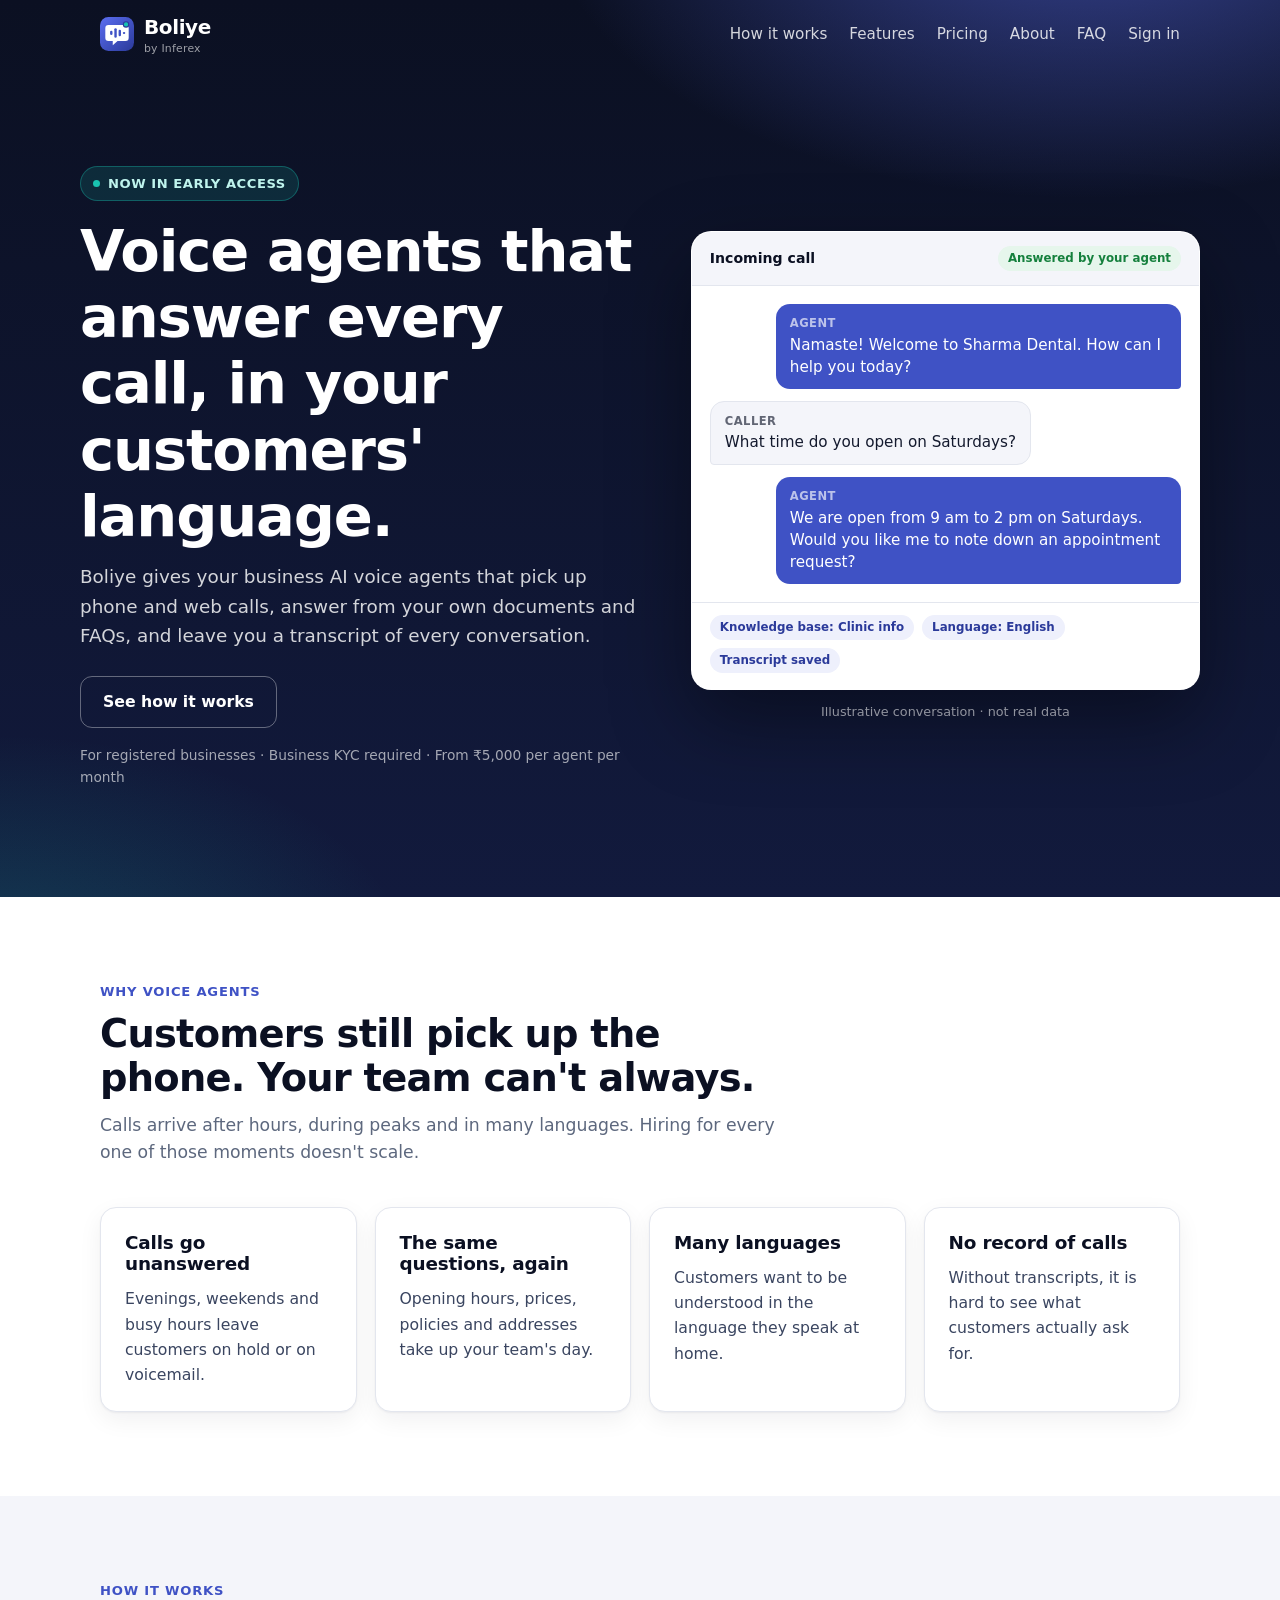
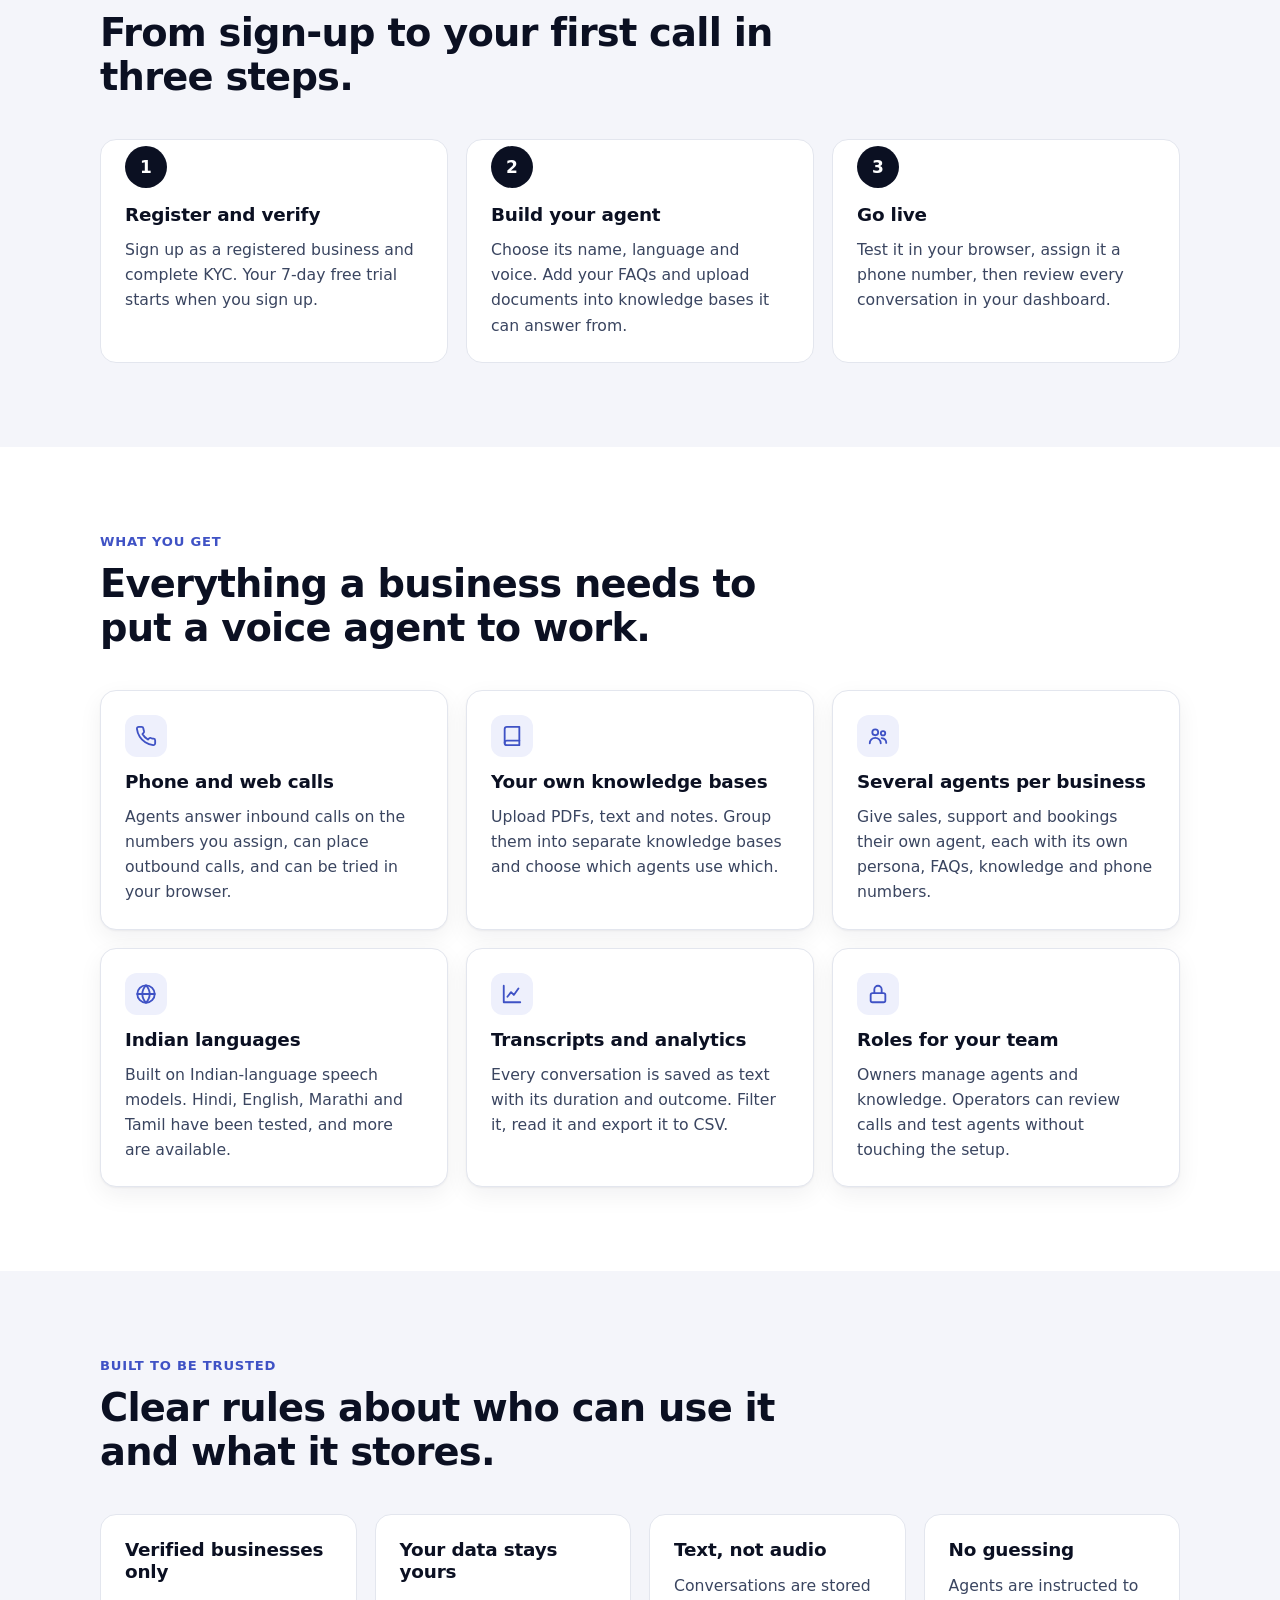
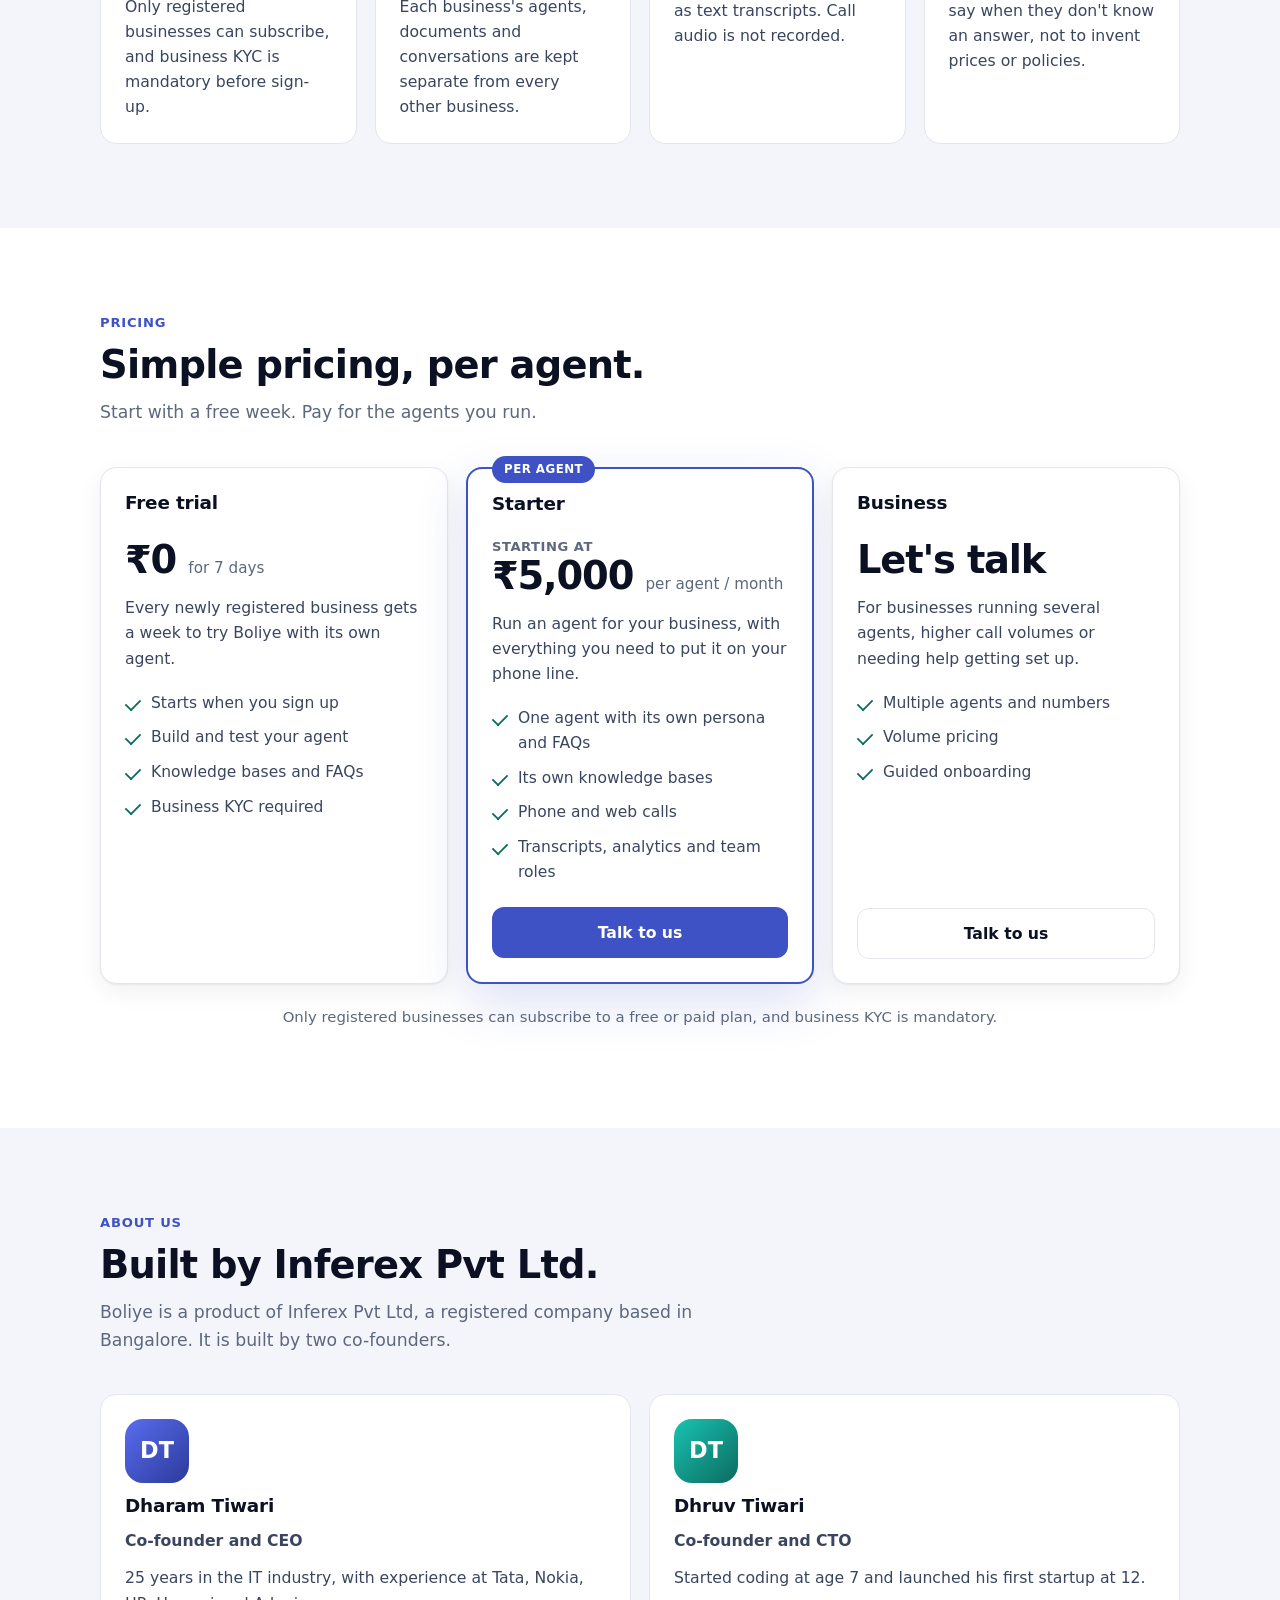
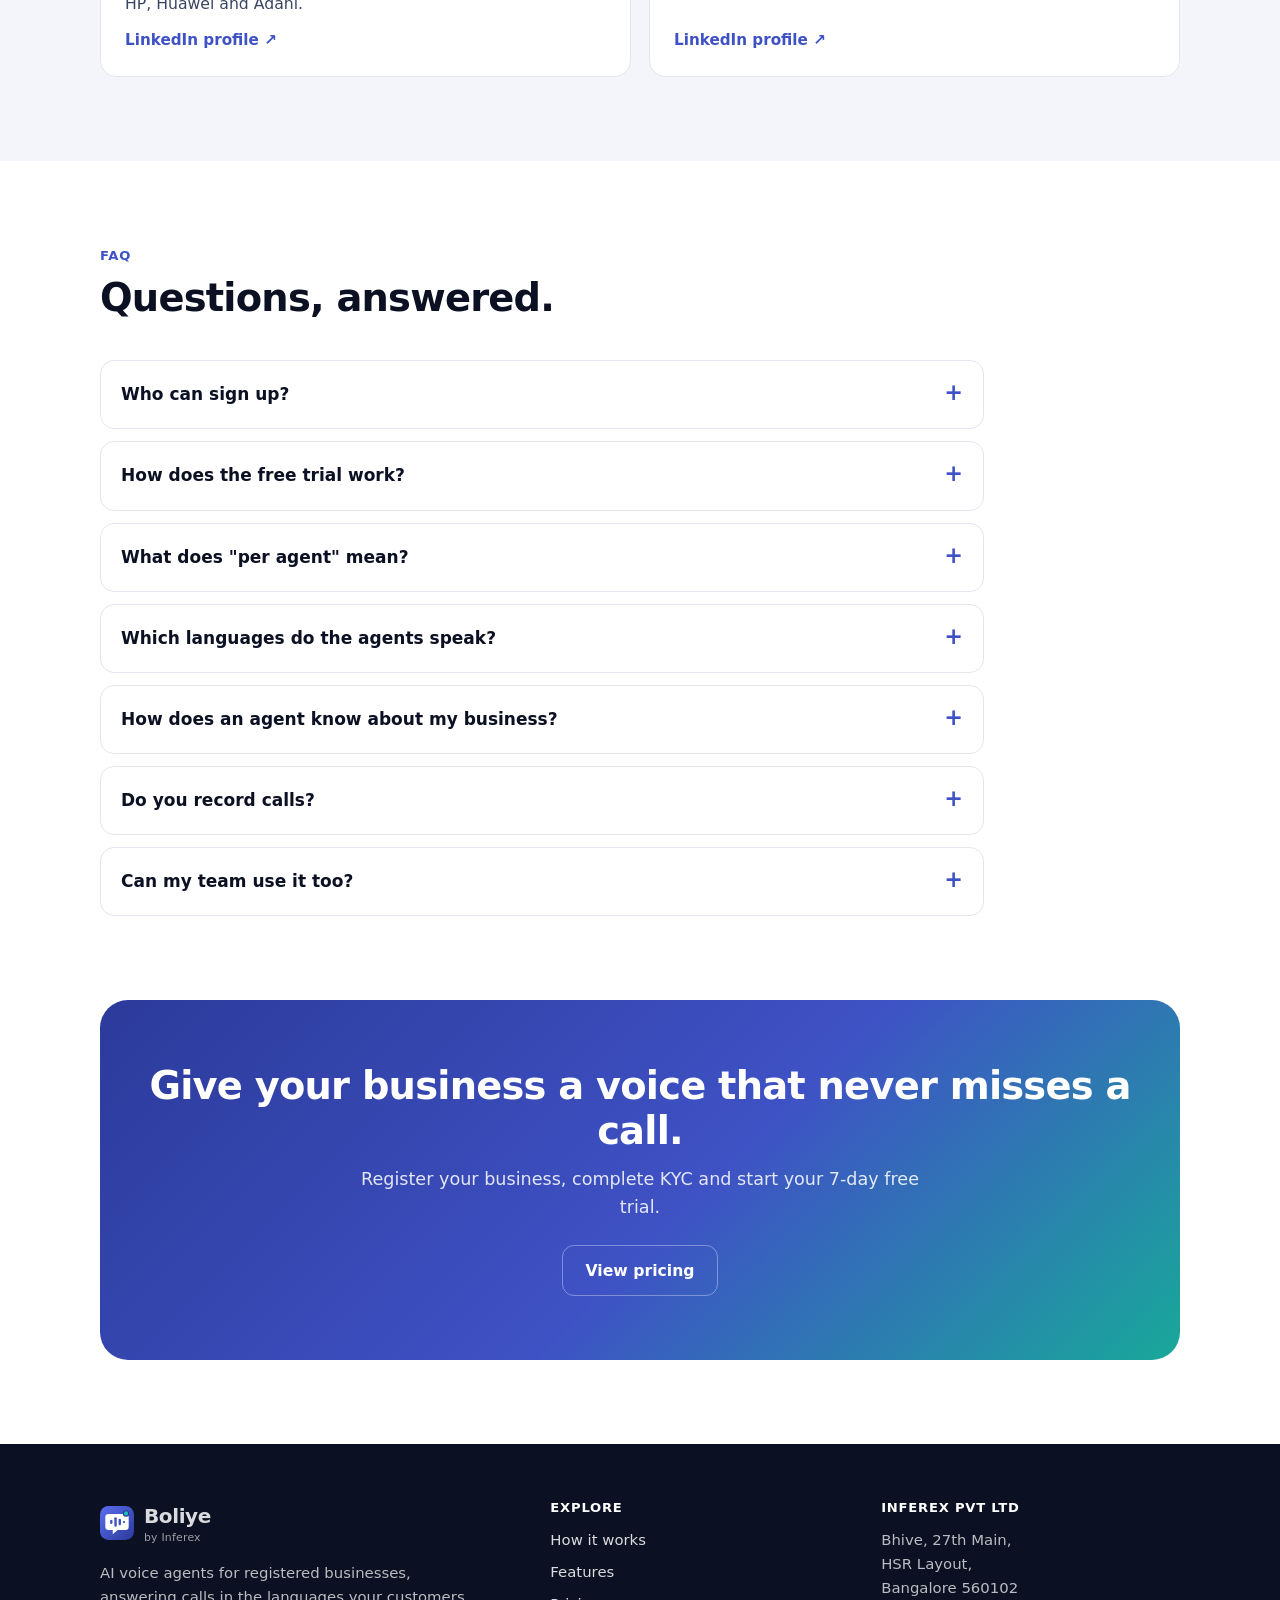
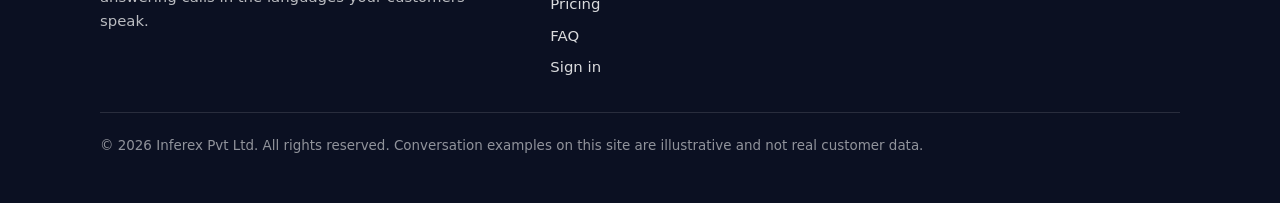
==== index.html @ efc9fe61 "free trial" ====
<!doctype html>
<html lang="en">
<head>
  <meta charset="utf-8">
  <meta name="viewport" content="width=device-width, initial-scale=1">
  <title>Boliye: AI voice agents for businesses</title>
  <meta name="description" content="Boliye gives registered businesses AI voice agents that answer phone and web calls in Indian languages, from your own documents and FAQs. Plans from ₹5,000 per agent per month, with a 7-day free trial.">
  <meta name="theme-color" content="#0b1022">
  <link rel="icon" type="image/svg+xml" href="assets/favicon.svg">
  <link rel="stylesheet" href="styles.css">
  <script src="site.js" defer></script>
</head>
<body>
  <a class="skip" href="#main">Skip to content</a>

  <header class="site-header">
    <div class="wrap bar">
      <a class="brand" href="./" aria-label="Boliye home">
        <img src="assets/logo-mark.svg" width="34" height="34" alt="">
        <span><span class="name">Boliye</span><span class="by">by Inferex</span></span>
      </a>
      <button class="nav-toggle" type="button" data-nav-toggle aria-expanded="false" aria-controls="nav">Menu</button>
      <nav class="nav" id="nav" data-nav aria-label="Main">
        <a href="#how">How it works</a>
        <a href="#features">Features</a>
        <a href="#pricing">Pricing</a>
        <a href="#about">About</a>
        <a href="#faq">FAQ</a>
        <a href="https://app.boliye.world/login.html">Sign in</a>
      </nav>
    </div>
  </header>

  <main id="main">
    <!-- hero -->
    <div class="hero">
      <div class="wrap hero-grid">
        <div>
          <span class="eyebrow">Now in early access</span>
          <h1>Voice agents that answer every call, in your customers' language.</h1>
          <p class="lead">Boliye gives your business AI voice agents that pick up phone and web calls, answer from your own documents and FAQs, and leave you a transcript of every conversation.</p>
          <div class="cta-row">
            <a class="btn ghost" href="#how">See how it works</a>
          </div>
          <p class="fineprint">For registered businesses · Business KYC required · From ₹5,000 per agent per month</p>
        </div>

        <div>
          <div class="mock" aria-label="Illustration of a call handled by a Boliye agent">
            <div class="mock-head">
              <strong>Incoming call</strong>
              <span class="chip green">Answered by your agent</span>
            </div>
            <div class="mock-body">
              <div class="bubble agent"><small>Agent</small>Namaste! Welcome to Sharma Dental. How can I help you today?</div>
              <div class="bubble caller"><small>Caller</small>What time do you open on Saturdays?</div>
              <div class="bubble agent"><small>Agent</small>We are open from 9 am to 2 pm on Saturdays. Would you like me to note down an appointment request?</div>
            </div>
            <div class="mock-foot">
              <span class="chip">Knowledge base: Clinic info</span>
              <span class="chip">Language: English</span>
              <span class="chip">Transcript saved</span>
            </div>
          </div>
          <p class="caption">Illustrative conversation · not real data</p>
        </div>
      </div>
    </div>

    <!-- the problem -->
    <section>
      <div class="wrap">
        <div class="section-head">
          <div class="kicker">Why voice agents</div>
          <h2>Customers still pick up the phone. Your team can't always.</h2>
          <p>Calls arrive after hours, during peaks and in many languages. Hiring for every one of those moments doesn't scale.</p>
        </div>
        <div class="grid cols-4">
          <div class="card"><h3>Calls go unanswered</h3><p>Evenings, weekends and busy hours leave customers on hold or on voicemail.</p></div>
          <div class="card"><h3>The same questions, again</h3><p>Opening hours, prices, policies and addresses take up your team's day.</p></div>
          <div class="card"><h3>Many languages</h3><p>Customers want to be understood in the language they speak at home.</p></div>
          <div class="card"><h3>No record of calls</h3><p>Without transcripts, it is hard to see what customers actually ask for.</p></div>
        </div>
      </div>
    </section>

    <!-- how it works -->
    <section class="soft" id="how">
      <div class="wrap">
        <div class="section-head">
          <div class="kicker">How it works</div>
          <h2>From sign-up to your first call in three steps.</h2>
        </div>
        <div class="grid cols-3 steps">
          <div class="card step">
            <h3>Register and verify</h3>
            <p>Sign up as a registered business and complete KYC. Your 7-day free trial starts when you sign up.</p>
          </div>
          <div class="card step">
            <h3>Build your agent</h3>
            <p>Choose its name, language and voice. Add your FAQs and upload documents into knowledge bases it can answer from.</p>
          </div>
          <div class="card step">
            <h3>Go live</h3>
            <p>Test it in your browser, assign it a phone number, then review every conversation in your dashboard.</p>
          </div>
        </div>
      </div>
    </section>

    <!-- features -->
    <section id="features">
      <div class="wrap">
        <div class="section-head">
          <div class="kicker">What you get</div>
          <h2>Everything a business needs to put a voice agent to work.</h2>
        </div>
        <div class="grid cols-3">
          <div class="card">
            <div class="icon" aria-hidden="true"><svg viewBox="0 0 24 24" fill="none" stroke="currentColor" stroke-width="2" stroke-linecap="round" stroke-linejoin="round"><path d="M22 16.9v3a2 2 0 0 1-2.2 2 19.8 19.8 0 0 1-8.6-3.1 19.5 19.5 0 0 1-6-6A19.8 19.8 0 0 1 2.1 4.2 2 2 0 0 1 4.1 2h3a2 2 0 0 1 2 1.7c.1 1 .4 1.9.7 2.8a2 2 0 0 1-.5 2.1L8.1 9.9a16 16 0 0 0 6 6l1.3-1.3a2 2 0 0 1 2.1-.4c.9.3 1.8.6 2.8.7a2 2 0 0 1 1.7 2z"/></svg></div>
            <h3>Phone and web calls</h3>
            <p>Agents answer inbound calls on the numbers you assign, can place outbound calls, and can be tried in your browser.</p>
          </div>
          <div class="card">
            <div class="icon" aria-hidden="true"><svg viewBox="0 0 24 24" fill="none" stroke="currentColor" stroke-width="2" stroke-linecap="round" stroke-linejoin="round"><path d="M4 19.5A2.5 2.5 0 0 1 6.5 17H20"/><path d="M6.5 2H20v20H6.5A2.5 2.5 0 0 1 4 19.5v-15A2.5 2.5 0 0 1 6.5 2z"/></svg></div>
            <h3>Your own knowledge bases</h3>
            <p>Upload PDFs, text and notes. Group them into separate knowledge bases and choose which agents use which.</p>
          </div>
          <div class="card">
            <div class="icon" aria-hidden="true"><svg viewBox="0 0 24 24" fill="none" stroke="currentColor" stroke-width="2" stroke-linecap="round" stroke-linejoin="round"><circle cx="9" cy="8" r="3.2"/><path d="M3 20c0-3.3 2.7-6 6-6s6 2.7 6 6"/><circle cx="17.5" cy="9" r="2.4"/><path d="M16 14.3c3 .3 5 2.4 5 5.2"/></svg></div>
            <h3>Several agents per business</h3>
            <p>Give sales, support and bookings their own agent, each with its own persona, FAQs, knowledge and phone numbers.</p>
          </div>
          <div class="card">
            <div class="icon" aria-hidden="true"><svg viewBox="0 0 24 24" fill="none" stroke="currentColor" stroke-width="2" stroke-linecap="round" stroke-linejoin="round"><circle cx="12" cy="12" r="9.5"/><path d="M2.5 12h19M12 2.5c2.6 2.7 4 6 4 9.5s-1.4 6.8-4 9.5c-2.6-2.7-4-6-4-9.5s1.4-6.8 4-9.5z"/></svg></div>
            <h3>Indian languages</h3>
            <p>Built on Indian-language speech models. Hindi, English, Marathi and Tamil have been tested, and more are available.</p>
          </div>
          <div class="card">
            <div class="icon" aria-hidden="true"><svg viewBox="0 0 24 24" fill="none" stroke="currentColor" stroke-width="2" stroke-linecap="round" stroke-linejoin="round"><path d="M3 3v18h18"/><path d="M7 15l4-5 3 3 5-7"/></svg></div>
            <h3>Transcripts and analytics</h3>
            <p>Every conversation is saved as text with its duration and outcome. Filter it, read it and export it to CSV.</p>
          </div>
          <div class="card">
            <div class="icon" aria-hidden="true"><svg viewBox="0 0 24 24" fill="none" stroke="currentColor" stroke-width="2" stroke-linecap="round" stroke-linejoin="round"><rect x="4" y="11" width="16" height="10" rx="2"/><path d="M8 11V7a4 4 0 0 1 8 0v4"/></svg></div>
            <h3>Roles for your team</h3>
            <p>Owners manage agents and knowledge. Operators can review calls and test agents without touching the setup.</p>
          </div>
        </div>
      </div>
    </section>

    <!-- trust -->
    <section class="soft">
      <div class="wrap">
        <div class="section-head">
          <div class="kicker">Built to be trusted</div>
          <h2>Clear rules about who can use it and what it stores.</h2>
        </div>
        <div class="grid cols-4">
          <div class="card"><h3>Verified businesses only</h3><p>Only registered businesses can subscribe, and business KYC is mandatory before sign-up.</p></div>
          <div class="card"><h3>Your data stays yours</h3><p>Each business's agents, documents and conversations are kept separate from every other business.</p></div>
          <div class="card"><h3>Text, not audio</h3><p>Conversations are stored as text transcripts. Call audio is not recorded.</p></div>
          <div class="card"><h3>No guessing</h3><p>Agents are instructed to say when they don't know an answer, not to invent prices or policies.</p></div>
        </div>
      </div>
    </section>

    <!-- pricing -->
    <section id="pricing">
      <div class="wrap">
        <div class="section-head">
          <div class="kicker">Pricing</div>
          <h2>Simple pricing, per agent.</h2>
          <p>Start with a free week. Pay for the agents you run.</p>
        </div>
        <div class="grid cols-3">
          <div class="card plan">
            <h3>Free trial</h3>
            <div class="price">₹0 <small>for 7 days</small></div>
            <p>Every newly registered business gets a week to try Boliye with its own agent.</p>
            <ul>
              <li>Starts when you sign up</li>
              <li>Build and test your agent</li>
              <li>Knowledge bases and FAQs</li>
              <li>Business KYC required</li>
            </ul>
          </div>
          <div class="card plan featured">
            <span class="badge">Per agent</span>
            <h3>Starter</h3>
            <div class="price"><span class="from">Starting at</span>₹5,000 <small>per agent / month</small></div>
            <p>Run an agent for your business, with everything you need to put it on your phone line.</p>
            <ul>
              <li>One agent with its own persona and FAQs</li>
              <li>Its own knowledge bases</li>
              <li>Phone and web calls</li>
              <li>Transcripts, analytics and team roles</li>
            </ul>
            <a class="btn" href="start.html#talk">Talk to us</a>
          </div>
          <div class="card plan">
            <h3>Business</h3>
            <div class="price">Let's talk</div>
            <p>For businesses running several agents, higher call volumes or needing help getting set up.</p>
            <ul>
              <li>Multiple agents and numbers</li>
              <li>Volume pricing</li>
              <li>Guided onboarding</li>
            </ul>
            <a class="btn outline" href="start.html#talk">Talk to us</a>
          </div>
        </div>
        <p class="note">Only registered businesses can subscribe to a free or paid plan, and business KYC is mandatory.</p>
      </div>
    </section>

    <!-- about -->
    <section class="soft" id="about">
      <div class="wrap">
        <div class="section-head">
          <div class="kicker">About us</div>
          <h2>Built by Inferex Pvt Ltd.</h2>
          <p>Boliye is a product of Inferex Pvt Ltd, a registered company based in Bangalore. It is built by two co-founders.</p>
        </div>
        <div class="grid cols-2">
          <article class="card person">
            <div class="avatar" aria-hidden="true">DT</div>
            <div>
              <h3>Dharam Tiwari</h3>
              <p class="role">Co-founder and CEO</p>
            </div>
            <p>25 years in the IT industry, with experience at Tata, Nokia, HP, Huawei and Adani.</p>
            <a class="link" href="https://www.linkedin.com/in/dharamtiwari/" target="_blank" rel="noopener noreferrer">LinkedIn profile ↗</a>
          </article>
          <article class="card person">
            <div class="avatar alt" aria-hidden="true">DT</div>
            <div>
              <h3>Dhruv Tiwari</h3>
              <p class="role">Co-founder and CTO</p>
            </div>
            <p>Started coding at age 7 and launched his first startup at 12.</p>
            <a class="link" href="https://www.linkedin.com/in/dhruv-tiwari-dev/" target="_blank" rel="noopener noreferrer">LinkedIn profile ↗</a>
          </article>
        </div>
      </div>
    </section>

    <!-- faq -->
    <section id="faq">
      <div class="wrap">
        <div class="section-head">
          <div class="kicker">FAQ</div>
          <h2>Questions, answered.</h2>
        </div>
        <div class="faq">
          <details>
            <summary>Who can sign up?</summary>
            <p>Registered businesses only. Business KYC is mandatory before you can sign up, whether you choose a free or a paid plan.</p>
          </details>
          <details>
            <summary>How does the free trial work?</summary>
            <p>Every new business gets one week free when it signs up, so you can build an agent and try it before you pay.</p>
          </details>
          <details>
            <summary>What does "per agent" mean?</summary>
            <p>An agent is one voice assistant with its own persona, FAQs, knowledge bases and phone numbers. Plans start at ₹5,000 per agent per month. A business can run several agents, for example one for sales and one for support.</p>
          </details>
          <details>
            <summary>Which languages do the agents speak?</summary>
            <p>Agents run on Indian-language speech models. Hindi, English, Marathi and Tamil have been tested, and further Indian languages are available to choose from.</p>
          </details>
          <details>
            <summary>How does an agent know about my business?</summary>
            <p>You give it instructions, FAQs, and documents or notes grouped into knowledge bases. It searches those during the call, and it is instructed to say so when the answer isn't there instead of guessing.</p>
          </details>
          <details>
            <summary>Do you record calls?</summary>
            <p>No audio is recorded. Conversations are stored as text transcripts that only your business and our platform administrators can read, and you can set how long they are kept.</p>
          </details>
          <details>
            <summary>Can my team use it too?</summary>
            <p>Yes. Owners manage agents and knowledge. Operators can review conversations and test agents with read-only access to the setup.</p>
          </details>
        </div>
      </div>
    </section>

    <!-- closing -->
    <section style="padding-top: 0">
      <div class="wrap">
        <div class="closing">
          <h2>Give your business a voice that never misses a call.</h2>
          <p>Register your business, complete KYC and start your 7-day free trial.</p>
          <div class="cta-row">
            <a class="btn ghost" href="#pricing">View pricing</a>
          </div>
        </div>
      </div>
    </section>
  </main>

  <footer class="site-footer">
    <div class="wrap">
      <div class="foot-grid">
        <div>
          <a class="brand" href="./" aria-label="Boliye home">
            <img src="assets/logo-mark.svg" width="34" height="34" alt="">
            <span><span class="name">Boliye</span><span class="by">by Inferex</span></span>
          </a>
          <p style="margin-top:14px;max-width:26em">AI voice agents for registered businesses, answering calls in the languages your customers speak.</p>
        </div>
        <div>
          <h3>Explore</h3>
          <ul>
            <li><a href="#how">How it works</a></li>
            <li><a href="#features">Features</a></li>
            <li><a href="#pricing">Pricing</a></li>
            <li><a href="#faq">FAQ</a></li>
            <li><a href="https://app.boliye.world/login.html">Sign in</a></li>
          </ul>
        </div>
        <div>
          <h3>Inferex Pvt Ltd</h3>
          <address>
            Bhive, 27th Main,<br>
            HSR Layout,<br>
            Bangalore 560102
          </address>
        </div>
      </div>
      <p class="legal">© <span data-year>2026</span> Inferex Pvt Ltd. All rights reserved. Conversation examples on this site are illustrative and not real customer data.</p>
    </div>
  </footer>
</body>
</html>
---- styles.css ----
/* Boliye marketing site. Plain CSS, no external fonts or scripts. */
:root {
  --font: Inter, ui-sans-serif, system-ui, -apple-system, "Segoe UI", Roboto, "Helvetica Neue", Arial, sans-serif;
  --ink: #0b1022;
  --ink-2: #1a2142;
  --text: #141a2e;
  --text-2: #3a4560;
  --muted: #5d687e;
  --bg: #ffffff;
  --bg-soft: #f4f5fa;
  --border: #e3e6ee;
  --primary: #3f52c5;
  --primary-hover: #3345ad;
  --primary-soft: #eef0fc;
  --accent: #19c3b1;
  --accent-ink: #0b6b60;
  --radius: 16px;
  --shadow: 0 1px 2px rgba(11, 16, 34, 0.05), 0 8px 24px rgba(11, 16, 34, 0.06);
  --gutter: 20px;
  --max: 1120px;
}

* { box-sizing: border-box; }
html { scroll-behavior: smooth; scroll-padding-top: 76px; }
body {
  margin: 0;
  font-family: var(--font);
  font-size: 17px;
  line-height: 1.6;
  color: var(--text);
  background: var(--bg);
  -webkit-font-smoothing: antialiased;
}
img, svg { max-width: 100%; display: block; }
a { color: var(--primary); }
h1, h2, h3 { line-height: 1.15; color: var(--ink); margin: 0 0 12px; letter-spacing: -0.02em; }
h1 { font-size: clamp(2.2rem, 5.2vw, 3.6rem); }
h2 { font-size: clamp(1.7rem, 3.4vw, 2.4rem); }
h3 { font-size: 1.15rem; letter-spacing: -0.01em; }
p { margin: 0 0 14px; }
ul { margin: 0; padding: 0; list-style: none; }

.wrap { width: 100%; max-width: var(--max); margin: 0 auto; padding: 0 var(--gutter); }
.skip { position: absolute; left: -999px; top: 8px; background: #fff; color: var(--ink); padding: 8px 12px; border-radius: 8px; z-index: 100; }
.skip:focus { left: 8px; }
:focus-visible { outline: 3px solid var(--accent); outline-offset: 2px; border-radius: 6px; }

/* ---------- header ---------- */
.site-header {
  position: sticky; top: 0; z-index: 50;
  background: transparent;
  border-bottom: 1px solid transparent;
  transition: background 0.25s ease, border-color 0.25s ease, backdrop-filter 0.25s ease;
  margin-bottom: -69px; /* let the hero show through the transparent header */
}
.bar { display: flex; align-items: center; gap: 24px; min-height: 68px; }
.brand { display: inline-flex; align-items: center; gap: 10px; text-decoration: none; color: #fff; }
.brand svg { width: 34px; height: 34px; }
.brand .name { font-weight: 700; font-size: 1.25rem; letter-spacing: -0.02em; }
.brand .by { display: block; font-size: 0.68rem; font-weight: 500; color: rgba(255, 255, 255, 0.6); letter-spacing: 0.02em; margin-top: -3px; }
.nav { display: flex; align-items: center; gap: 22px; margin-left: auto; }
.nav a:not(.btn) { color: rgba(255, 255, 255, 0.82); text-decoration: none; font-size: 0.95rem; font-weight: 500; }
.nav a:not(.btn):hover { color: #fff; }
.nav-toggle { display: none; margin-left: auto; background: none; border: 1px solid rgba(255, 255, 255, 0.3); color: #fff; border-radius: 10px; padding: 8px 12px; font: inherit; cursor: pointer; }

.site-header.scrolled {
  background: rgba(11, 16, 34, 0.86);
  backdrop-filter: saturate(160%) blur(12px);
  border-bottom-color: rgba(255, 255, 255, 0.08);
}

/* ---------- buttons ---------- */
.btn {
  display: inline-flex; align-items: center; justify-content: center; gap: 8px;
  padding: 12px 22px; border-radius: 12px; border: 1px solid transparent;
  font: inherit; font-weight: 600; font-size: 0.98rem; text-decoration: none; cursor: pointer;
  background: var(--primary); color: #fff;
  transition: background 0.15s, transform 0.15s, border-color 0.15s;
}
.btn:hover { background: var(--primary-hover); }
.btn.small { padding: 9px 16px; font-size: 0.92rem; }
.btn.light { background: #fff; color: var(--ink); }
.btn.light:hover { background: #e9ecf8; }
.btn.ghost { background: transparent; border-color: rgba(255, 255, 255, 0.35); color: #fff; }
.btn.ghost:hover { background: rgba(255, 255, 255, 0.1); }
.btn.outline { background: transparent; border-color: var(--border); color: var(--ink); }
.btn.outline:hover { background: var(--bg-soft); }

/* ---------- hero ---------- */
.hero {
  position: relative; overflow: hidden; color: #fff; padding-top: 69px;
  background:
    radial-gradient(900px 480px at 85% -10%, rgba(90, 109, 240, 0.55), transparent 60%),
    radial-gradient(700px 420px at 0% 110%, rgba(25, 195, 177, 0.22), transparent 60%),
    linear-gradient(180deg, var(--ink) 0%, #121a3d 100%);
}
.hero h1 { color: #fff; }
.hero-grid { display: grid; gap: 48px; padding: 97px 0 109px; align-items: center; grid-template-columns: 1.05fr 0.95fr; }
.eyebrow {
  display: inline-flex; align-items: center; gap: 8px;
  font-size: 0.82rem; font-weight: 600; letter-spacing: 0.04em; text-transform: uppercase;
  color: #bff4ed; background: rgba(25, 195, 177, 0.14); border: 1px solid rgba(25, 195, 177, 0.35);
  padding: 6px 12px; border-radius: 999px; margin-bottom: 18px;
}
.eyebrow::before { content: ""; width: 7px; height: 7px; border-radius: 50%; background: var(--accent); }
.hero .lead { font-size: 1.15rem; color: rgba(255, 255, 255, 0.82); max-width: 34em; }
.cta-row { display: flex; flex-wrap: wrap; gap: 12px; margin: 26px 0 16px; }
.fineprint { font-size: 0.86rem; color: rgba(255, 255, 255, 0.62); margin: 0; }

/* the illustrative call card */
.mock { background: #fff; color: var(--text); border-radius: 20px; box-shadow: 0 30px 80px rgba(0, 0, 0, 0.4); overflow: hidden; border: 1px solid rgba(255, 255, 255, 0.1); }
.mock-head { display: flex; align-items: center; justify-content: space-between; gap: 10px; padding: 14px 18px; border-bottom: 1px solid var(--border); background: var(--bg-soft); font-size: 0.88rem; }
.mock-head strong { color: var(--ink); }
.chip { display: inline-block; font-size: 0.74rem; font-weight: 600; padding: 3px 10px; border-radius: 999px; background: var(--primary-soft); color: #2b3a9a; white-space: nowrap; }
.chip.green { background: #e6f6ec; color: #15803d; }
.mock-body { padding: 18px; display: grid; gap: 12px; }
.bubble { max-width: 86%; padding: 11px 14px; border-radius: 14px; font-size: 0.95rem; line-height: 1.45; }
.bubble small { display: block; font-size: 0.72rem; font-weight: 600; letter-spacing: 0.04em; text-transform: uppercase; opacity: 0.65; margin-bottom: 2px; }
.bubble.caller { background: var(--bg-soft); border: 1px solid var(--border); justify-self: start; border-bottom-left-radius: 4px; }
.bubble.agent { background: var(--primary); color: #fff; justify-self: end; border-bottom-right-radius: 4px; }
.mock-foot { display: flex; flex-wrap: wrap; gap: 8px; padding: 12px 18px 16px; border-top: 1px solid var(--border); }
.caption { font-size: 0.8rem; color: rgba(255, 255, 255, 0.55); text-align: center; margin: 12px 0 0; }

/* ---------- sections ---------- */
section { padding: 84px 0; }
section.soft { background: var(--bg-soft); }
.section-head { max-width: 40em; margin-bottom: 40px; }
.section-head p { color: var(--muted); font-size: 1.08rem; }
.kicker { font-size: 0.82rem; font-weight: 700; letter-spacing: 0.06em; text-transform: uppercase; color: var(--primary); margin-bottom: 10px; }

.grid { display: grid; gap: 18px; }
.cols-2 { grid-template-columns: repeat(2, 1fr); }
.cols-3 { grid-template-columns: repeat(3, 1fr); }
.cols-4 { grid-template-columns: repeat(4, 1fr); }
.card { background: #fff; border: 1px solid var(--border); border-radius: var(--radius); padding: 24px; box-shadow: var(--shadow); }
section.soft .card { box-shadow: none; }
.card p { color: var(--text-2); margin: 0; font-size: 0.98rem; }
.icon { width: 42px; height: 42px; border-radius: 12px; background: var(--primary-soft); color: var(--primary); display: grid; place-items: center; margin-bottom: 14px; }
.icon svg { width: 22px; height: 22px; }

/* steps */
.steps { counter-reset: step; }
.step { position: relative; padding-top: 6px; }
.step::before {
  counter-increment: step; content: counter(step);
  display: grid; place-items: center; width: 42px; height: 42px; border-radius: 50%;
  background: var(--ink); color: #fff; font-weight: 700; margin-bottom: 16px;
}

/* pricing */
.plan { display: flex; flex-direction: column; gap: 14px; position: relative; }
.plan.featured { border: 2px solid var(--primary); box-shadow: 0 18px 50px rgba(63, 82, 197, 0.18); }
.badge { position: absolute; top: -13px; left: 24px; background: var(--primary); color: #fff; font-size: 0.74rem; font-weight: 700; letter-spacing: 0.04em; text-transform: uppercase; padding: 4px 12px; border-radius: 999px; }
.price { font-size: 2.4rem; font-weight: 800; color: var(--ink); letter-spacing: -0.03em; line-height: 1.1; }
.price small { font-size: 0.95rem; font-weight: 500; color: var(--muted); letter-spacing: 0; }
.price .from { display: block; font-size: 0.82rem; font-weight: 600; color: var(--muted); letter-spacing: 0.04em; text-transform: uppercase; }
.plan ul { display: grid; gap: 10px; margin: 6px 0 8px; }
.plan li { position: relative; padding-left: 26px; color: var(--text-2); font-size: 0.97rem; }
.plan li::before { content: ""; position: absolute; left: 0; top: 7px; width: 14px; height: 8px; border-left: 2.5px solid var(--accent-ink); border-bottom: 2.5px solid var(--accent-ink); transform: rotate(-45deg) scale(0.9); }
.plan .btn { margin-top: auto; }
.note { margin-top: 22px; color: var(--muted); font-size: 0.93rem; text-align: center; }

/* team */
.person { display: flex; flex-direction: column; gap: 12px; }
.avatar { width: 64px; height: 64px; border-radius: 18px; display: grid; place-items: center; font-weight: 800; font-size: 1.4rem; color: #fff; background: linear-gradient(135deg, #5a6df0, #2b3a9a); }
.avatar.alt { background: linear-gradient(135deg, #19c3b1, #0b6b60); }
.role { font-size: 0.9rem; font-weight: 600; color: var(--primary); margin: -6px 0 0; }
.person a.link { display: inline-flex; align-items: center; gap: 8px; font-weight: 600; font-size: 0.95rem; text-decoration: none; margin-top: auto; }
.person a.link:hover { text-decoration: underline; }

/* faq */
.faq { max-width: 52em; display: grid; gap: 12px; }
.faq details { background: #fff; border: 1px solid var(--border); border-radius: 14px; padding: 4px 20px; }
.faq summary { cursor: pointer; font-weight: 600; color: var(--ink); padding: 16px 0; list-style: none; display: flex; justify-content: space-between; gap: 16px; }
.faq summary::-webkit-details-marker { display: none; }
.faq summary::after { content: "+"; font-size: 1.4rem; line-height: 1; color: var(--primary); }
.faq details[open] summary::after { content: "–"; }
.faq details p { color: var(--text-2); padding-bottom: 14px; }

/* closing cta */
.closing { background: linear-gradient(135deg, #2b3a9a, #3f52c5 55%, #19a89a); color: #fff; text-align: center; border-radius: 28px; padding: 64px 24px; }
.closing h2 { color: #fff; }
.closing p { color: rgba(255, 255, 255, 0.86); max-width: 34em; margin: 0 auto 24px; font-size: 1.1rem; }
.closing .cta-row { justify-content: center; margin: 0; }

/* footer */
.site-footer { background: var(--ink); color: rgba(255, 255, 255, 0.72); padding: 56px 0 32px; font-size: 0.93rem; }
.site-footer a { color: rgba(255, 255, 255, 0.85); text-decoration: none; }
.site-footer a:hover { color: #fff; text-decoration: underline; }
.foot-grid { display: grid; gap: 32px; grid-template-columns: 1.4fr 1fr 1fr; margin-bottom: 32px; }
.site-footer h3 { color: #fff; font-size: 0.82rem; letter-spacing: 0.06em; text-transform: uppercase; margin-bottom: 14px; }
.site-footer ul { display: grid; gap: 8px; }
.site-footer address { font-style: normal; line-height: 1.6; }
.legal { border-top: 1px solid rgba(255, 255, 255, 0.12); padding-top: 22px; font-size: 0.84rem; color: rgba(255, 255, 255, 0.55); }

/* start page */
.page-hero { background: linear-gradient(180deg, var(--ink), #121a3d); color: #fff; padding: 133px 0 56px; }
.page-hero h1 { color: #fff; font-size: clamp(2rem, 4.4vw, 3rem); }
.page-hero p { color: rgba(255, 255, 255, 0.82); max-width: 38em; font-size: 1.1rem; }
.rules { display: grid; gap: 14px; margin-top: 8px; }
.rule { display: flex; gap: 14px; align-items: flex-start; }
.rule .dot { flex: none; width: 10px; height: 10px; border-radius: 50%; background: var(--accent); margin-top: 9px; }
.callout { background: var(--primary-soft); border: 1px solid #d5daf7; border-radius: var(--radius); padding: 20px 22px; color: #2b3a9a; }
.callout p:last-child { margin: 0; }

/* ---------- responsive ---------- */
@media (max-width: 960px) {
  .hero-grid { grid-template-columns: 1fr; padding: 73px 0 81px; gap: 36px; }
  .cols-4 { grid-template-columns: repeat(2, 1fr); }
  .cols-3 { grid-template-columns: 1fr; }
  .foot-grid { grid-template-columns: 1fr 1fr; }
}
@media (max-width: 720px) {
  body { font-size: 16px; }
  section { padding: 60px 0; }
  .nav-toggle { display: inline-block; }
  .nav {
    display: none; position: absolute; left: 0; right: 0; top: 68px; margin: 0;
    flex-direction: column; align-items: stretch; gap: 4px; padding: 14px var(--gutter) 20px;
    background: var(--ink); border-bottom: 1px solid rgba(255, 255, 255, 0.1);
  }
  .nav.open { display: flex; }
  .nav a:not(.btn) { padding: 12px 4px; font-size: 1.02rem; }
  .cols-2, .cols-4 { grid-template-columns: 1fr; }
  .foot-grid { grid-template-columns: 1fr; }
  .bubble { max-width: 94%; }
}
@media (prefers-reduced-motion: reduce) {
  html { scroll-behavior: auto; }
  .btn { transition: none; }
}
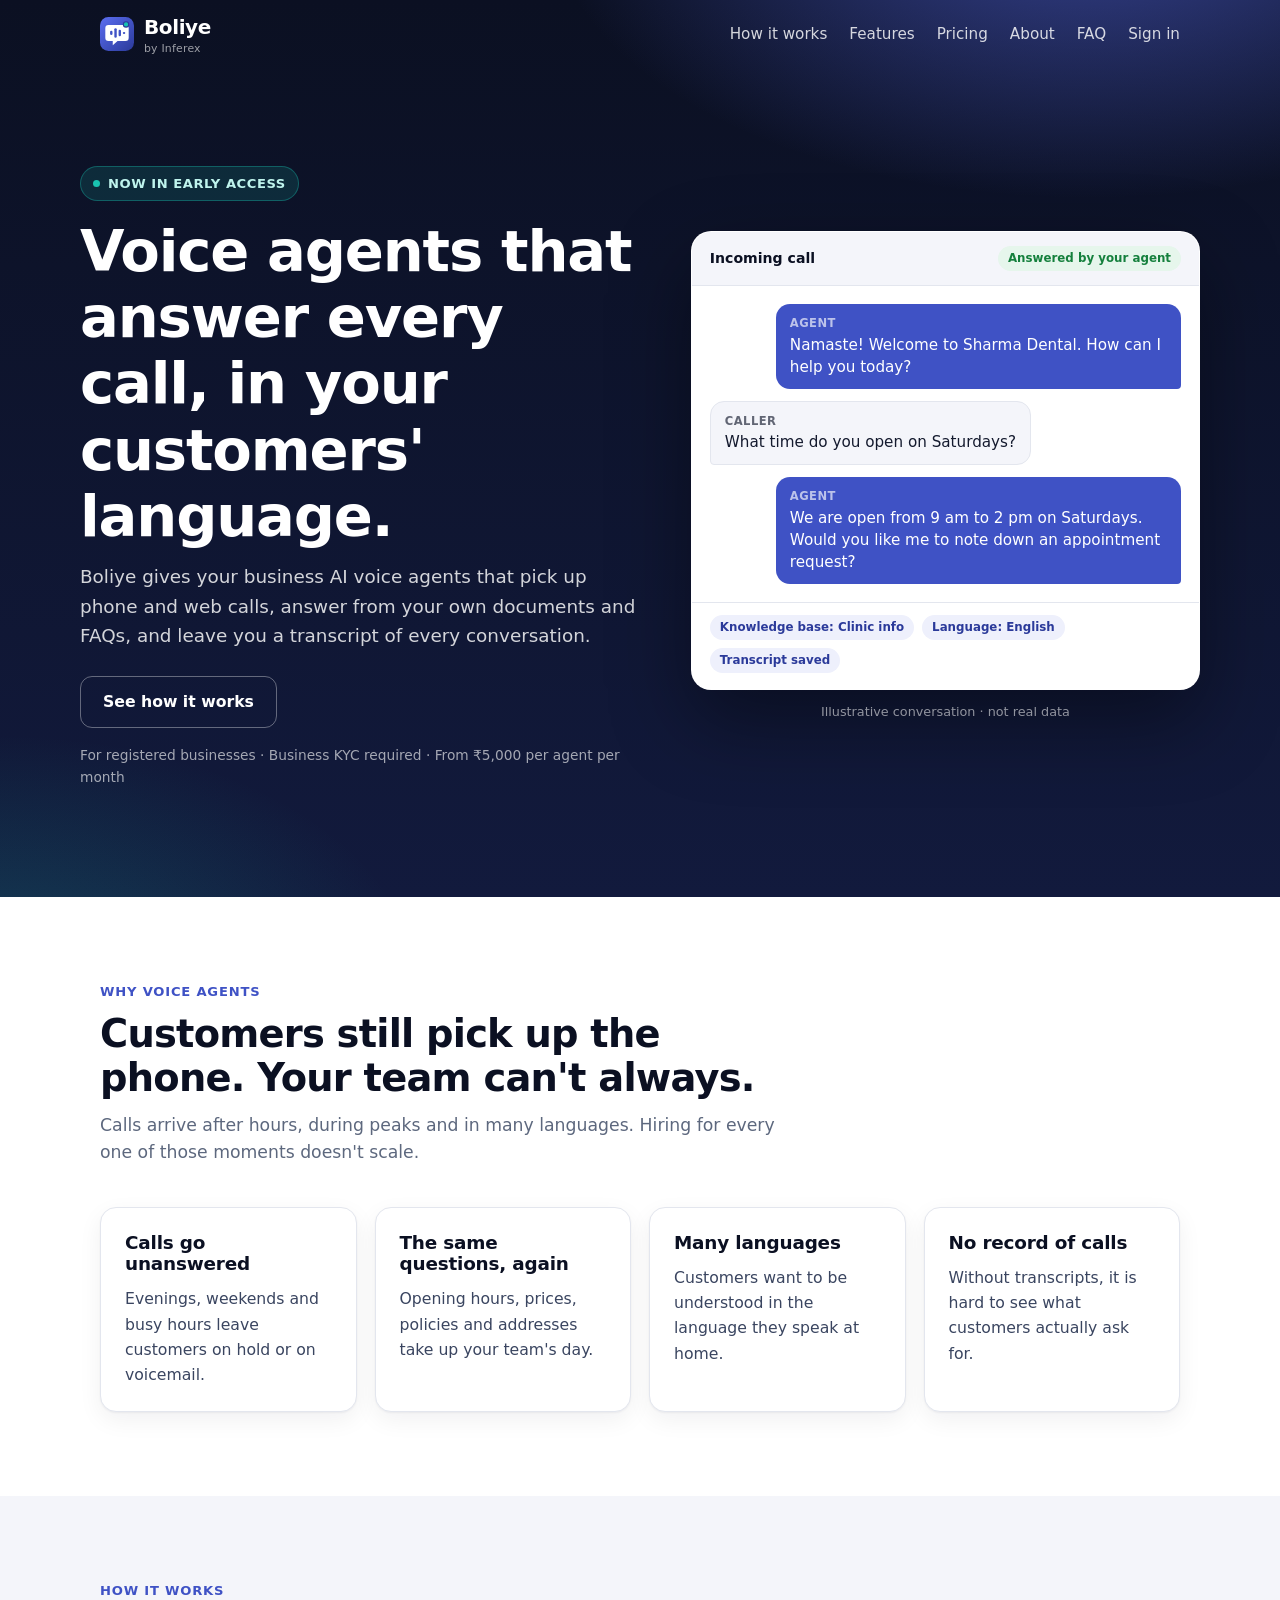
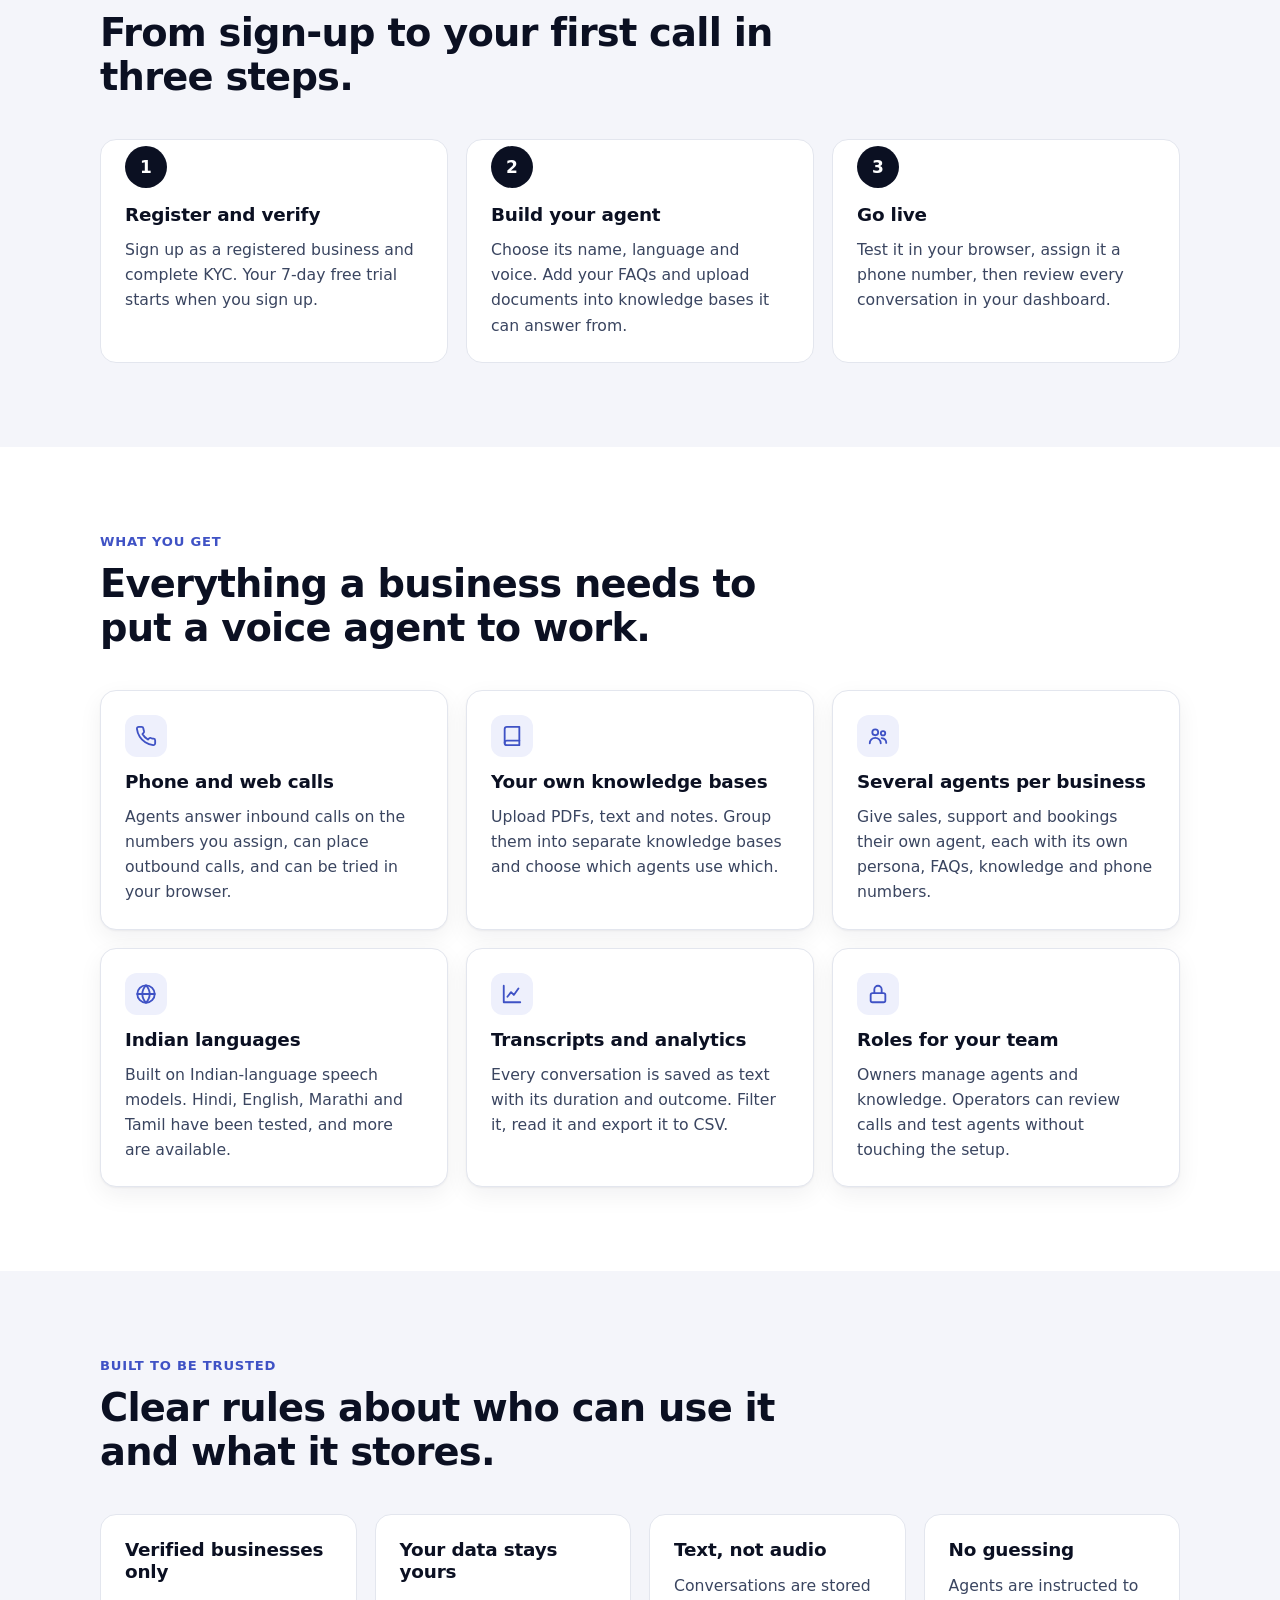
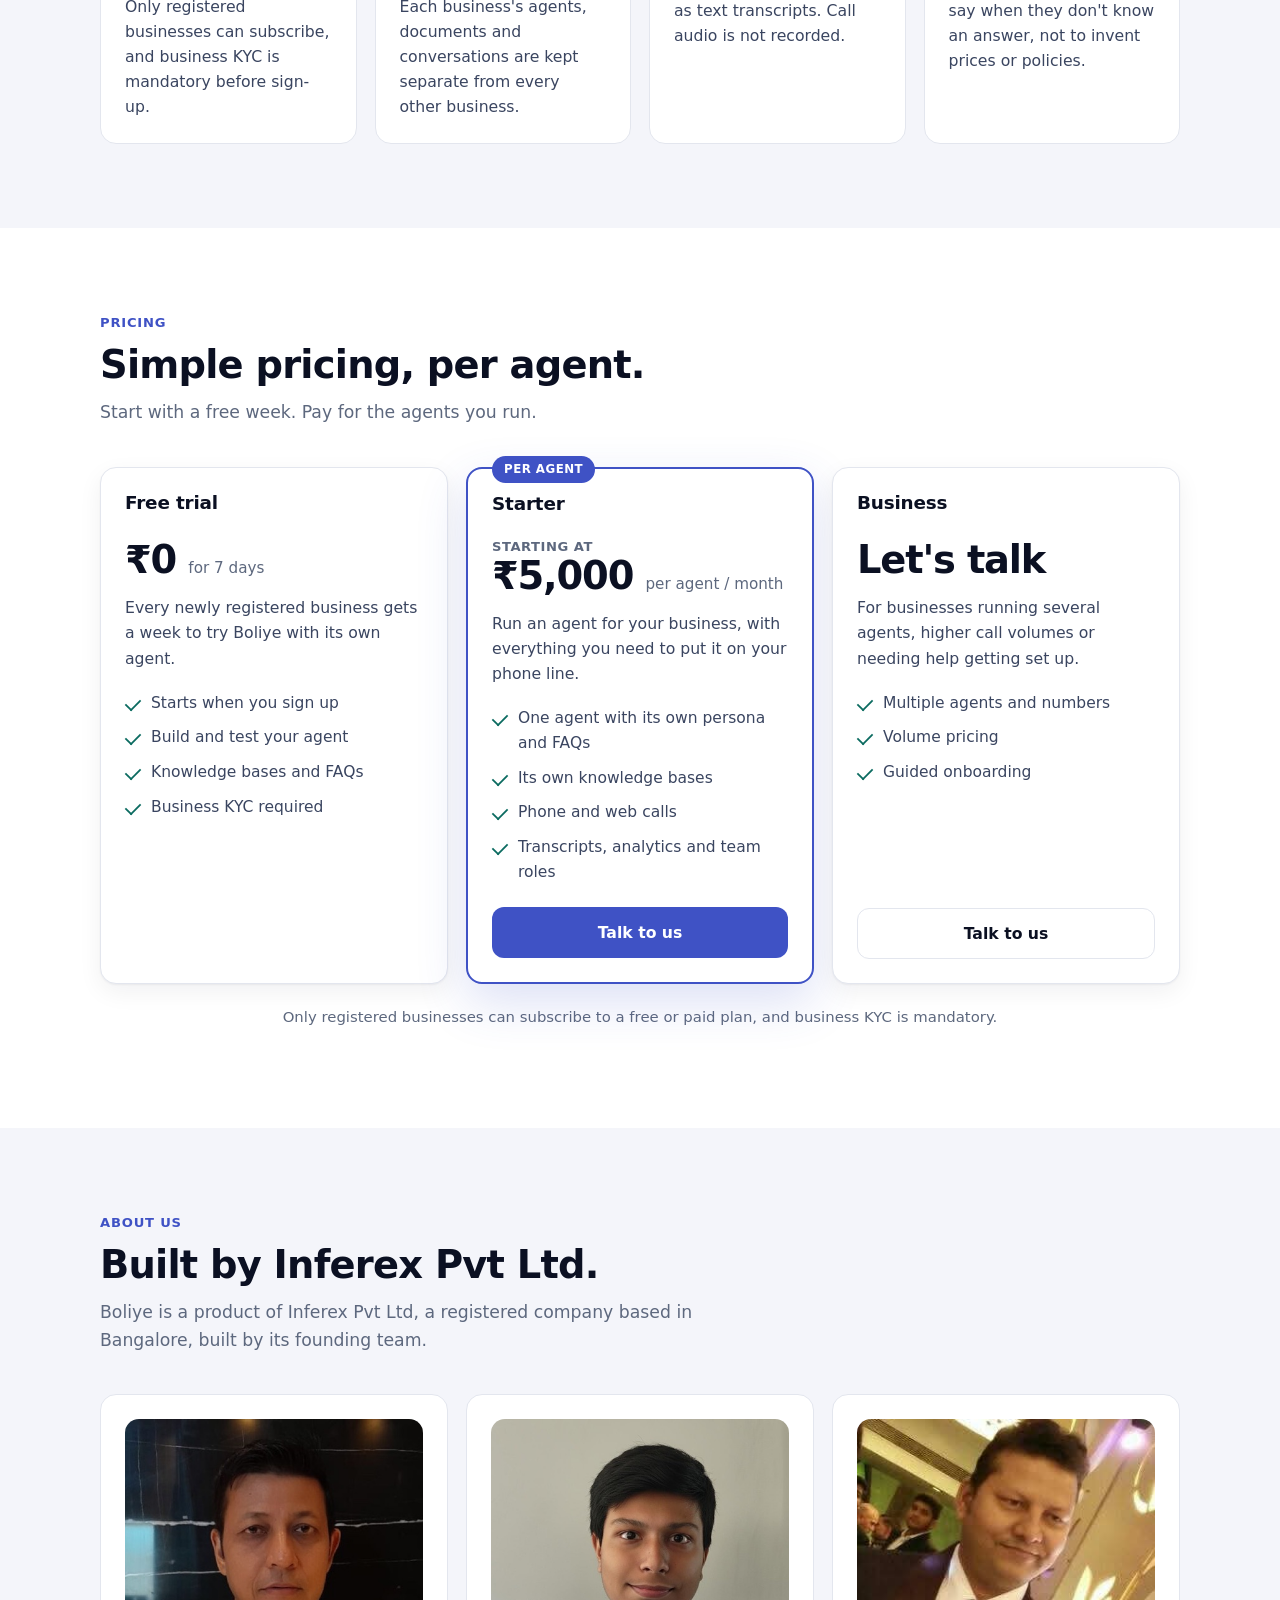
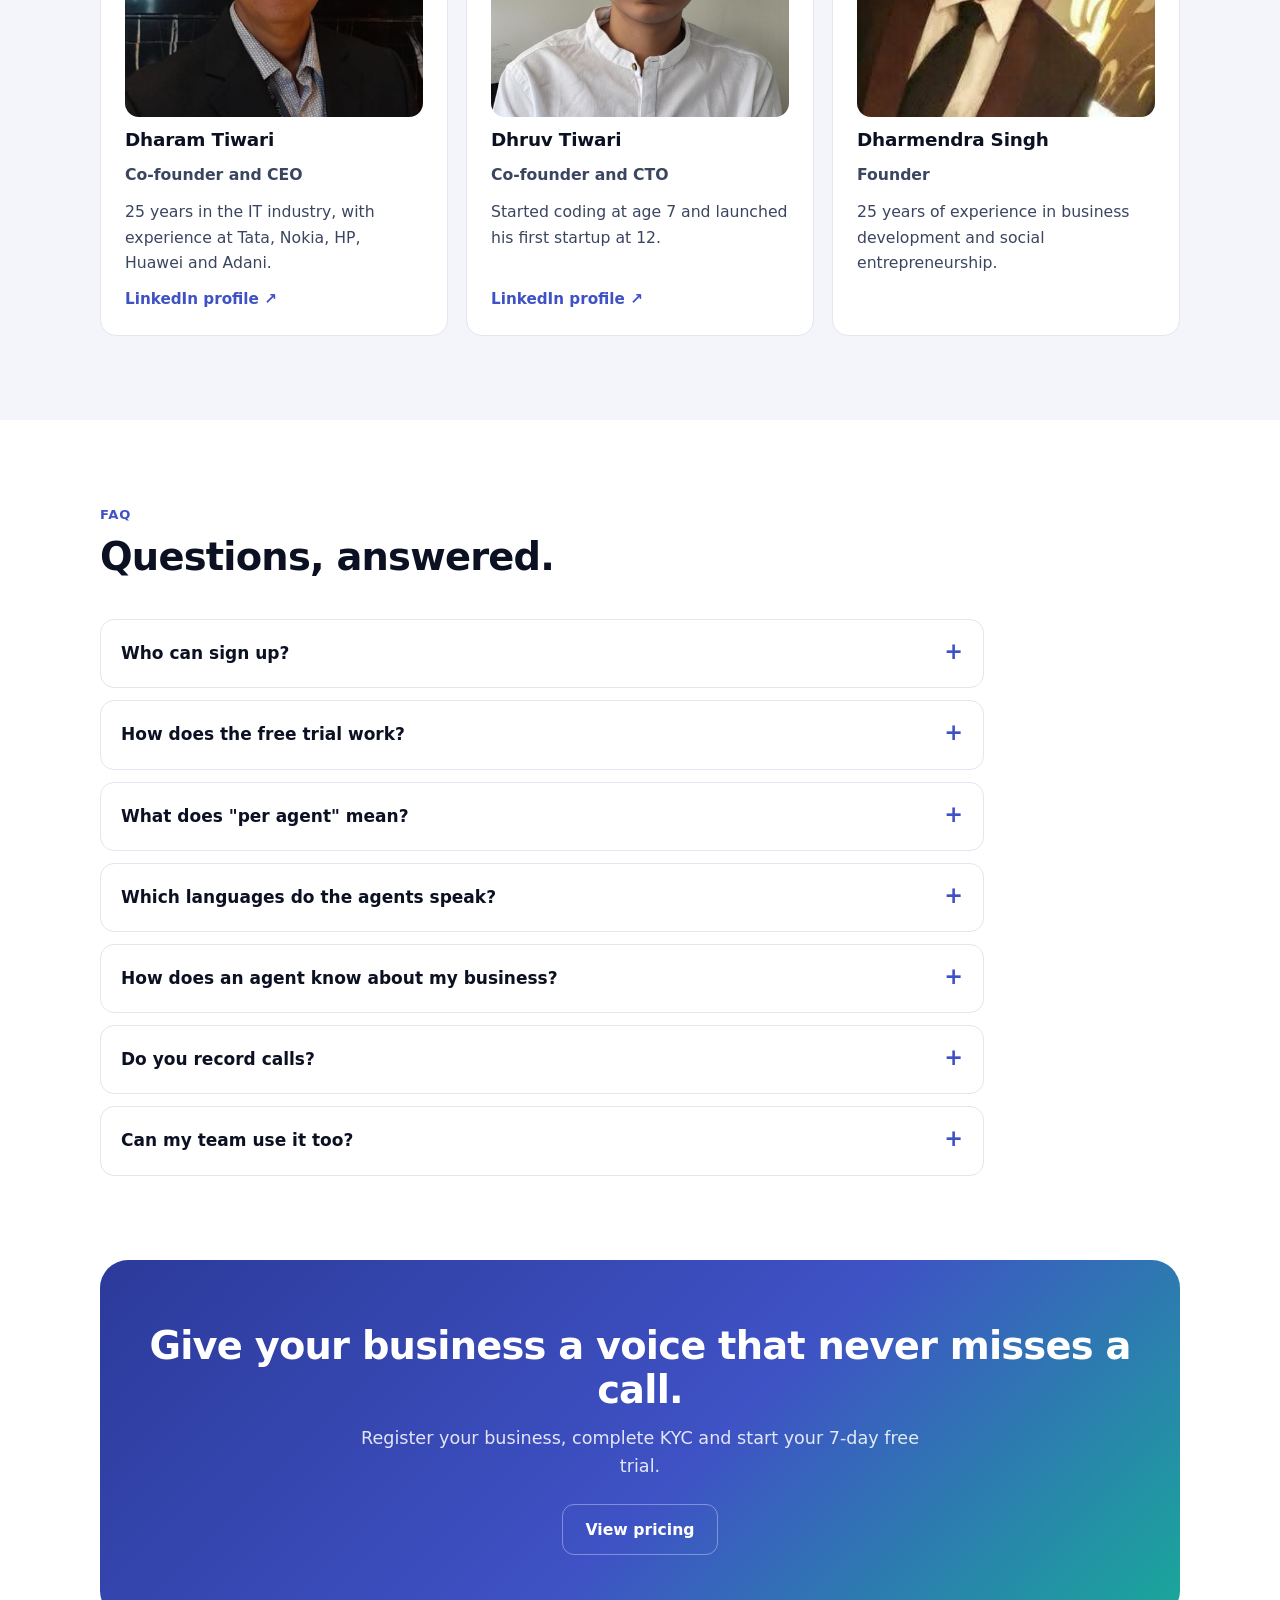
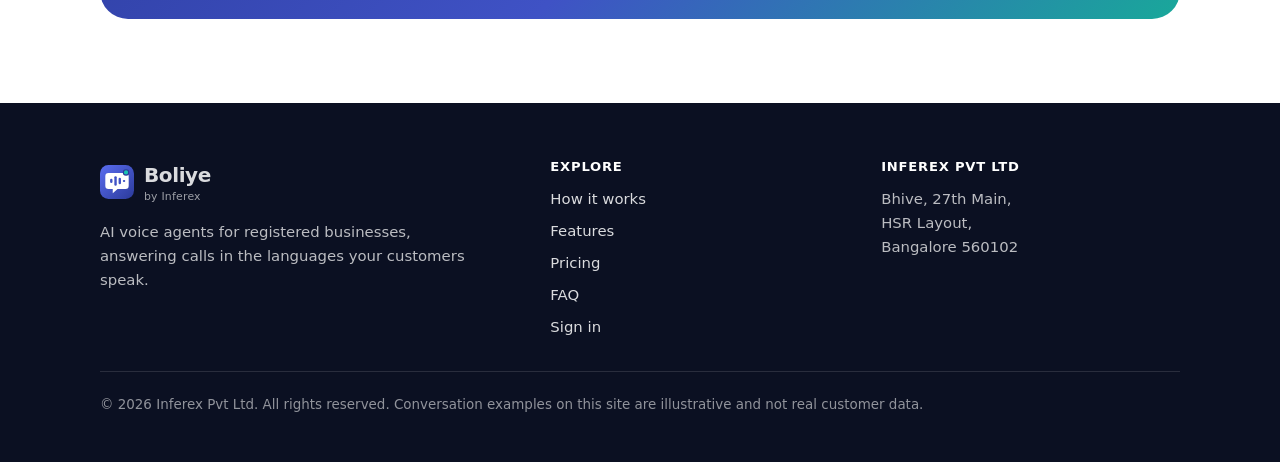
==== commit 5acd8f0a: "profiles" ====
--- a/index.html
+++ b/index.html
@@ -221,11 +221,11 @@
         <div class="section-head">
           <div class="kicker">About us</div>
           <h2>Built by Inferex Pvt Ltd.</h2>
-          <p>Boliye is a product of Inferex Pvt Ltd, a registered company based in Bangalore. It is built by two co-founders.</p>
-        </div>
-        <div class="grid cols-2">
+          <p>Boliye is a product of Inferex Pvt Ltd, a registered company based in Bangalore, built by its founding team.</p>
+        </div>
+        <div class="grid cols-3 people-grid">
           <article class="card person">
-            <div class="avatar" aria-hidden="true">DT</div>
+            <img class="person-photo" src="assets/founder-dharam.jpg" alt="Dharam Tiwari">
             <div>
               <h3>Dharam Tiwari</h3>
               <p class="role">Co-founder and CEO</p>
@@ -234,13 +234,21 @@
             <a class="link" href="https://www.linkedin.com/in/dharamtiwari/" target="_blank" rel="noopener noreferrer">LinkedIn profile ↗</a>
           </article>
           <article class="card person">
-            <div class="avatar alt" aria-hidden="true">DT</div>
+            <img class="person-photo" src="assets/founder-dhruv.jpg" alt="Dhruv Tiwari">
             <div>
               <h3>Dhruv Tiwari</h3>
               <p class="role">Co-founder and CTO</p>
             </div>
             <p>Started coding at age 7 and launched his first startup at 12.</p>
             <a class="link" href="https://www.linkedin.com/in/dhruv-tiwari-dev/" target="_blank" rel="noopener noreferrer">LinkedIn profile ↗</a>
+          </article>
+          <article class="card person">
+            <img class="person-photo" src="assets/dharmendra.jpeg" alt="Dharmendra Singh">
+            <div>
+              <h3>Dharmendra Singh</h3>
+              <p class="role">Founder</p>
+            </div>
+            <p>25 years of experience in business development and social entrepreneurship.</p>
           </article>
         </div>
       </div>
--- a/styles.css
+++ b/styles.css
@@ -162,8 +162,7 @@
 
 /* team */
 .person { display: flex; flex-direction: column; gap: 12px; }
-.avatar { width: 64px; height: 64px; border-radius: 18px; display: grid; place-items: center; font-weight: 800; font-size: 1.4rem; color: #fff; background: linear-gradient(135deg, #5a6df0, #2b3a9a); }
-.avatar.alt { background: linear-gradient(135deg, #19c3b1, #0b6b60); }
+.person-photo { width: 100%; aspect-ratio: 1; object-fit: cover; border-radius: 14px; }
 .role { font-size: 0.9rem; font-weight: 600; color: var(--primary); margin: -6px 0 0; }
 .person a.link { display: inline-flex; align-items: center; gap: 8px; font-weight: 600; font-size: 0.95rem; text-decoration: none; margin-top: auto; }
 .person a.link:hover { text-decoration: underline; }
@@ -208,6 +207,7 @@
   .hero-grid { grid-template-columns: 1fr; padding: 73px 0 81px; gap: 36px; }
   .cols-4 { grid-template-columns: repeat(2, 1fr); }
   .cols-3 { grid-template-columns: 1fr; }
+  .people-grid { grid-template-columns: repeat(3, minmax(0, 1fr)); }
   .foot-grid { grid-template-columns: 1fr 1fr; }
 }
 @media (max-width: 720px) {
@@ -222,6 +222,7 @@
   .nav.open { display: flex; }
   .nav a:not(.btn) { padding: 12px 4px; font-size: 1.02rem; }
   .cols-2, .cols-4 { grid-template-columns: 1fr; }
+  .people-grid { grid-template-columns: 1fr; }
   .foot-grid { grid-template-columns: 1fr; }
   .bubble { max-width: 94%; }
 }
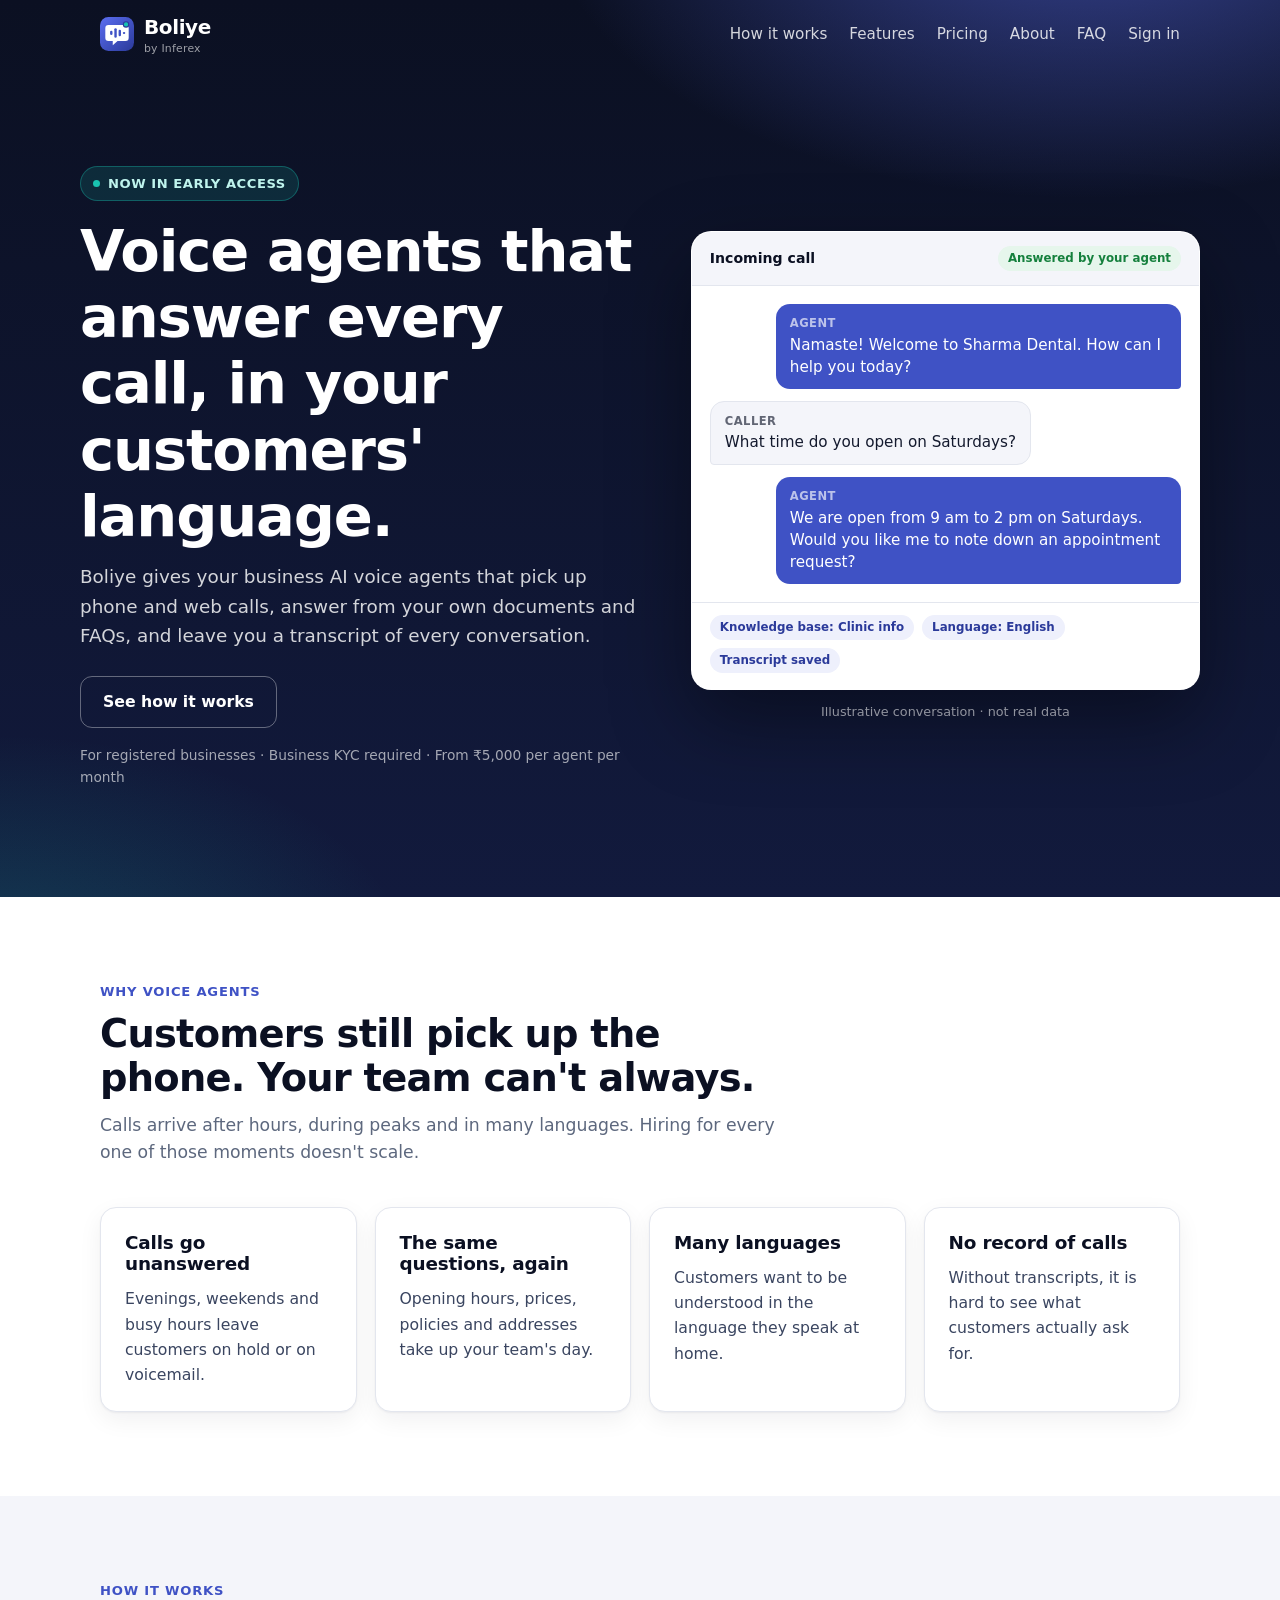
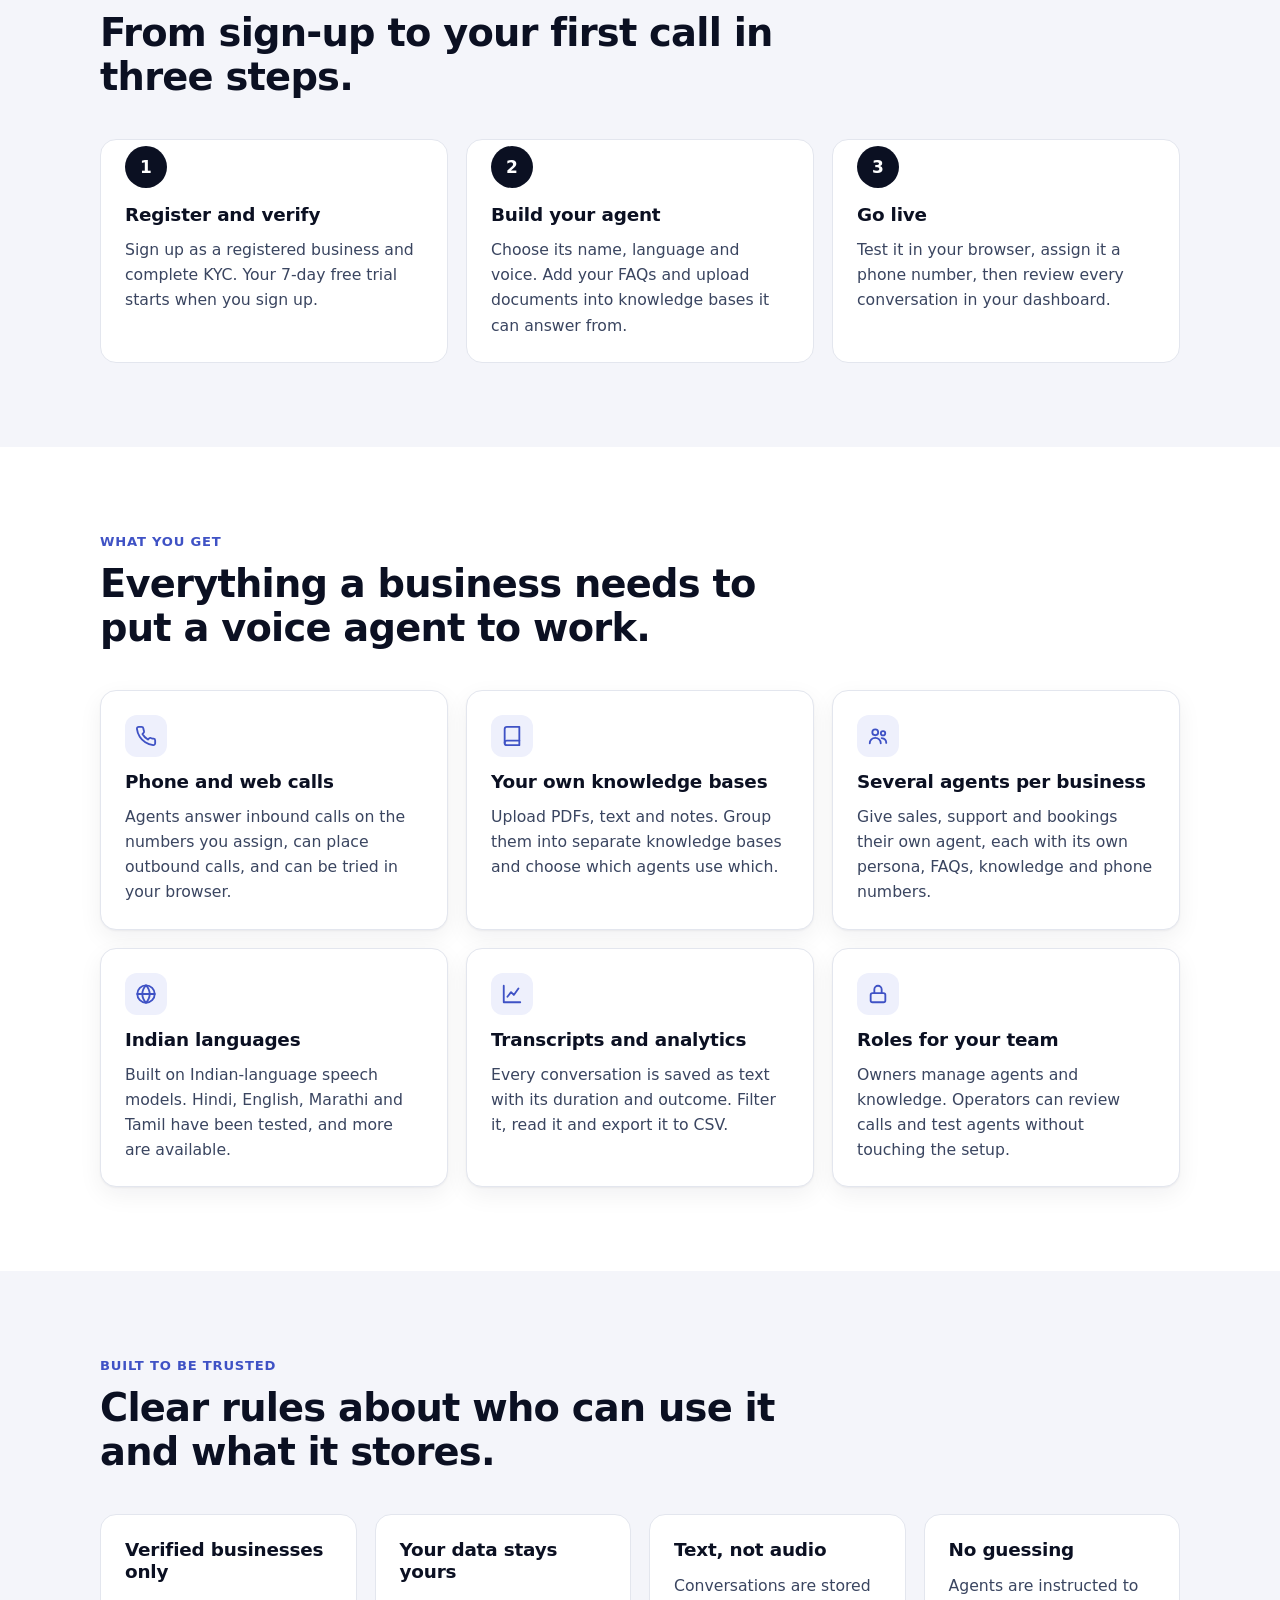
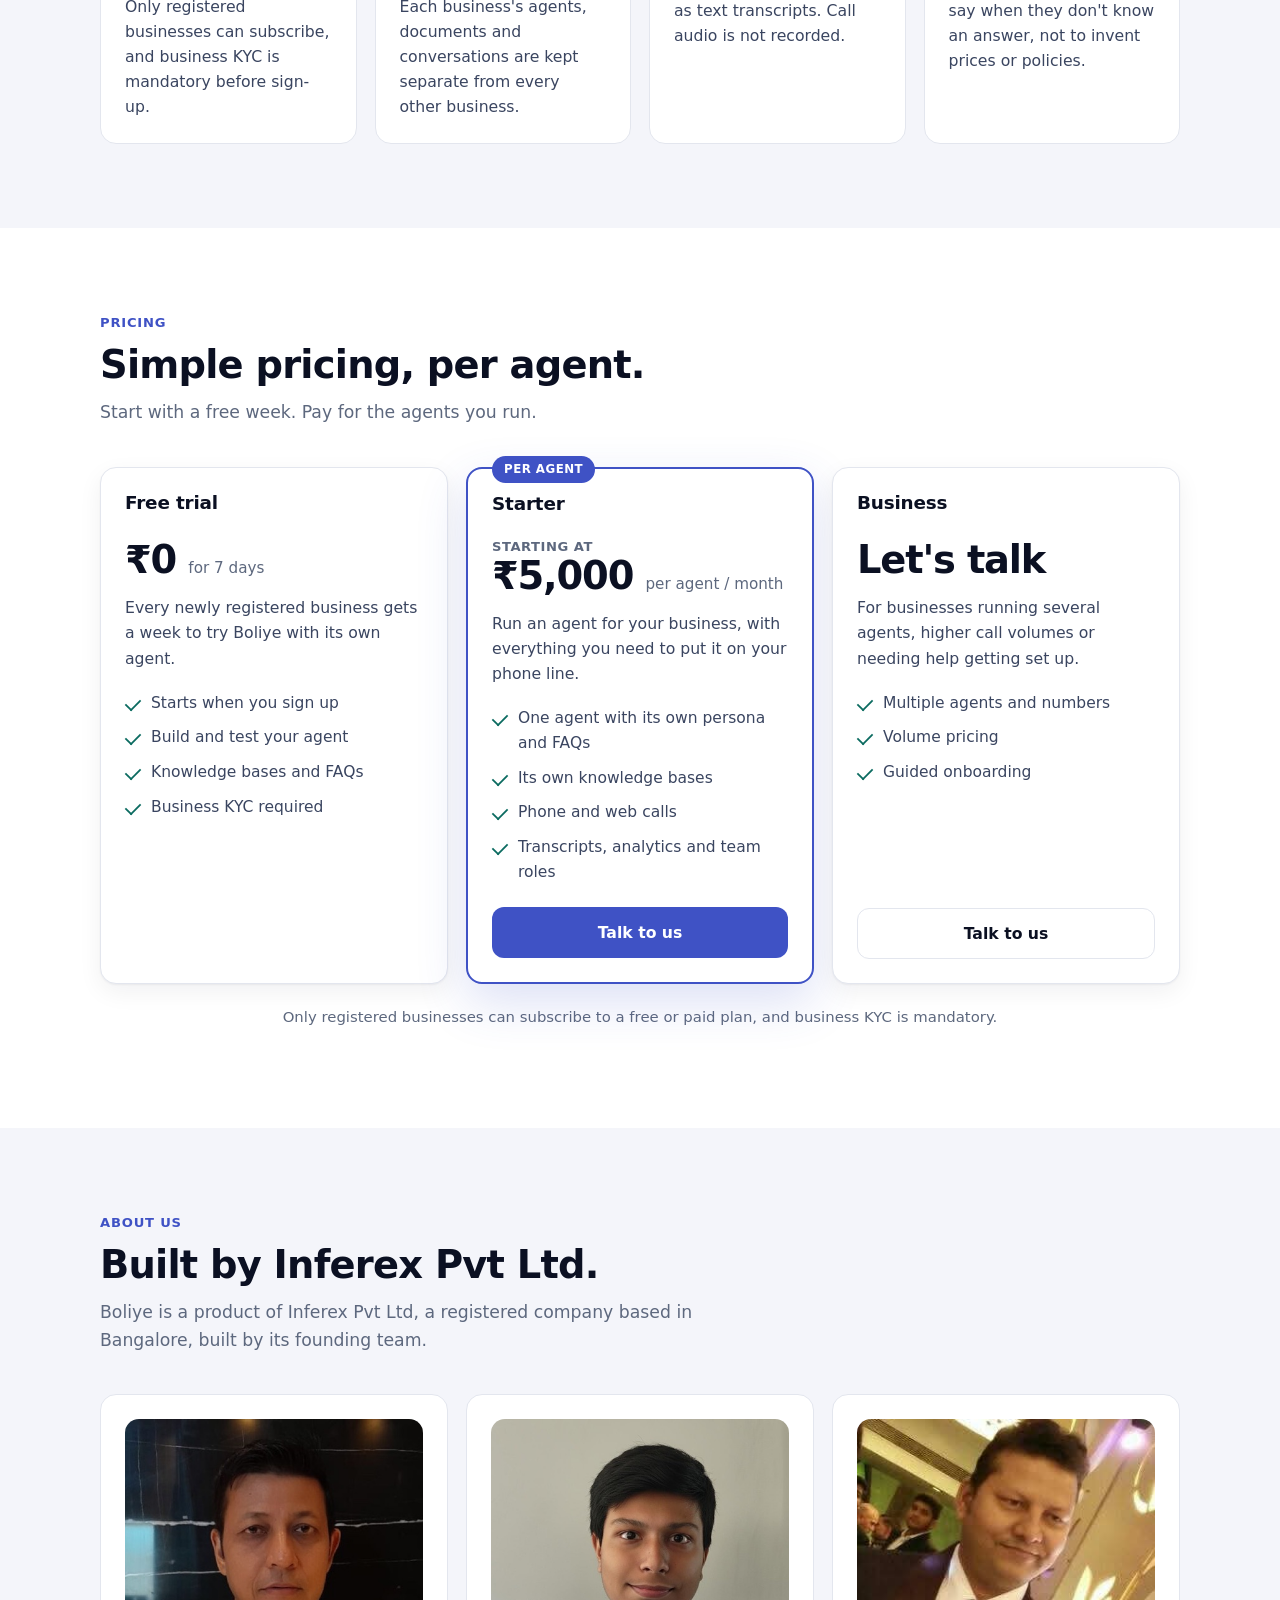
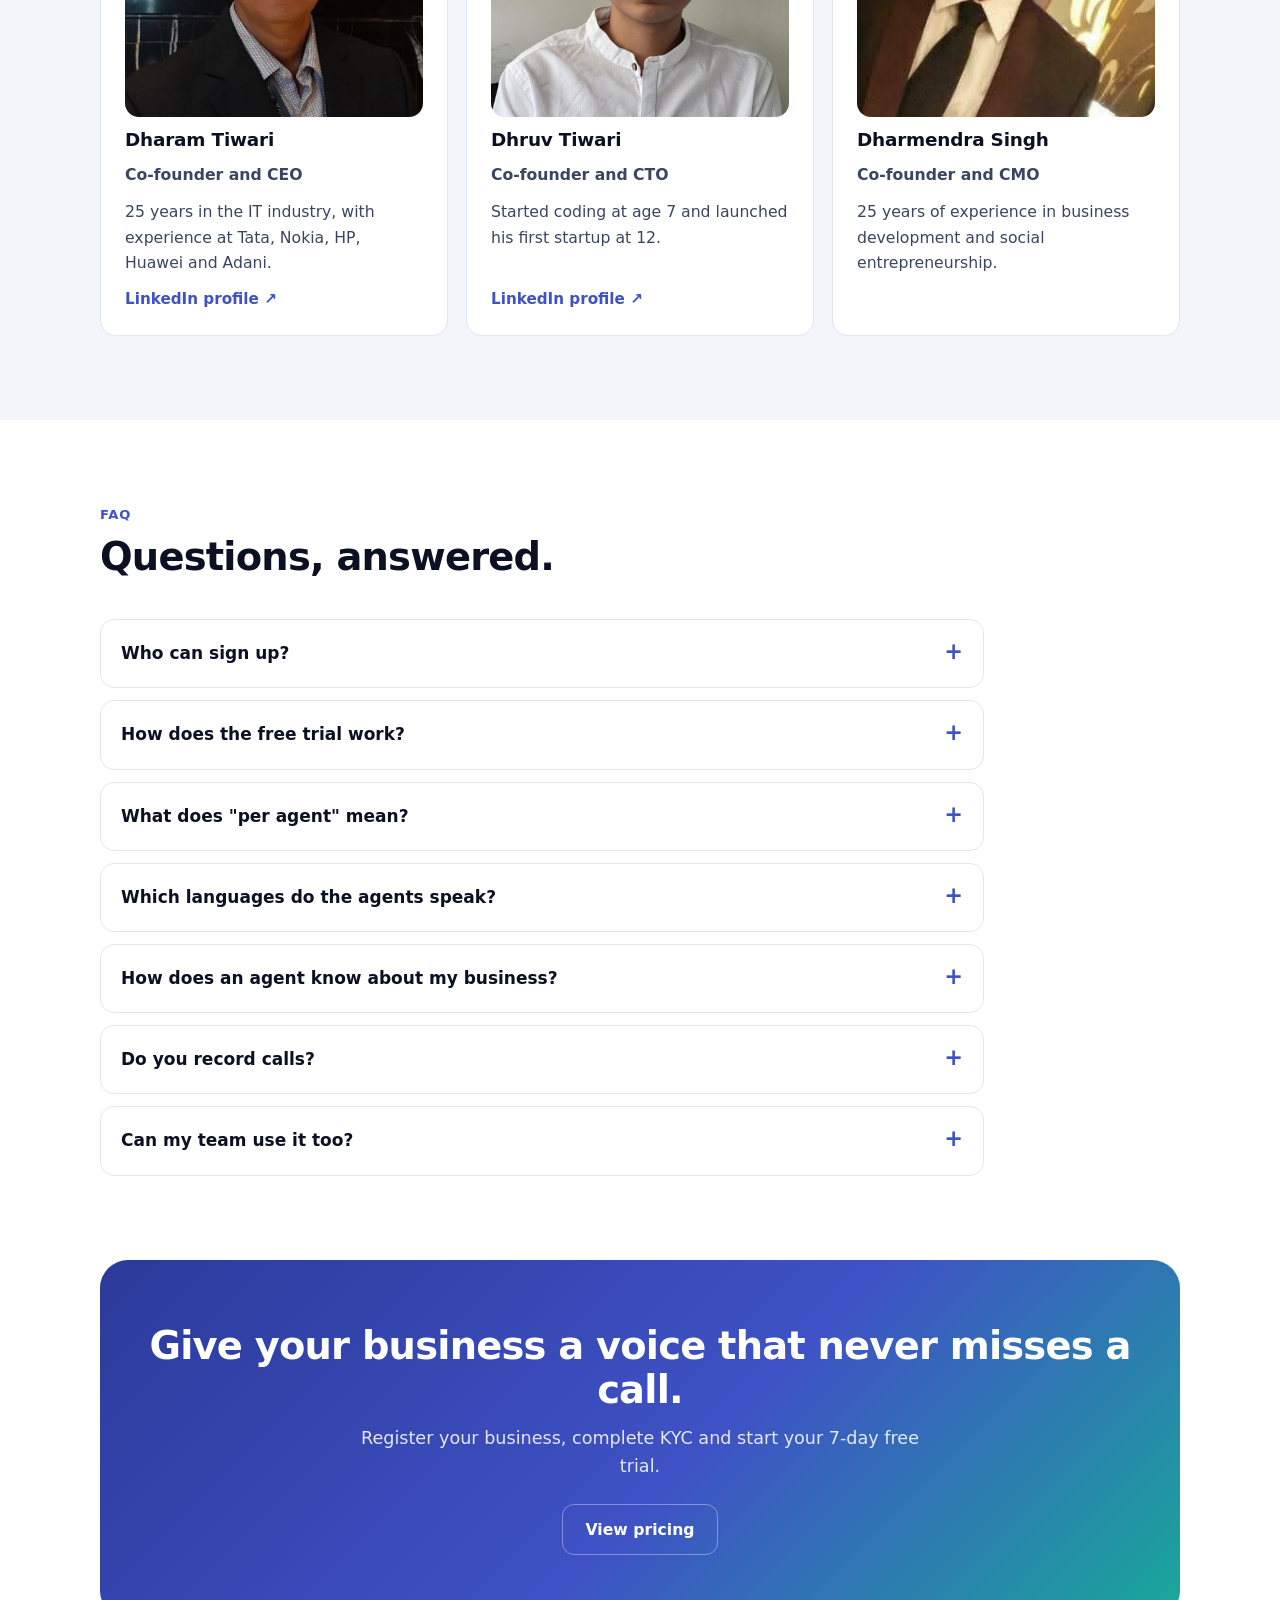
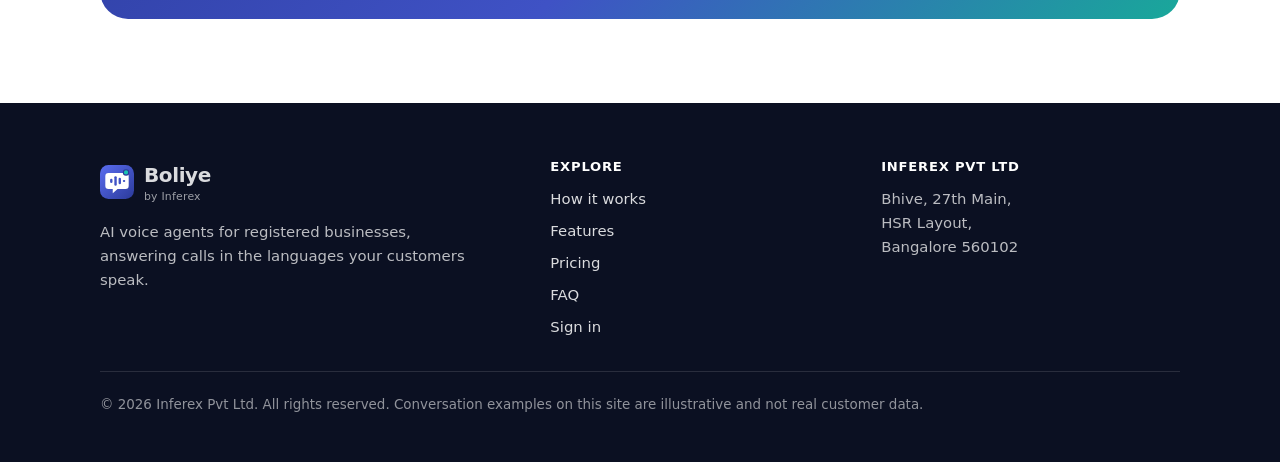
==== commit 2438cc48: "fix" ====
--- a/index.html
+++ b/index.html
@@ -246,7 +246,7 @@
             <img class="person-photo" src="assets/dharmendra.jpeg" alt="Dharmendra Singh">
             <div>
               <h3>Dharmendra Singh</h3>
-              <p class="role">Founder</p>
+              <p class="role">Co-founder and CMO</p>
             </div>
             <p>25 years of experience in business development and social entrepreneurship.</p>
           </article>
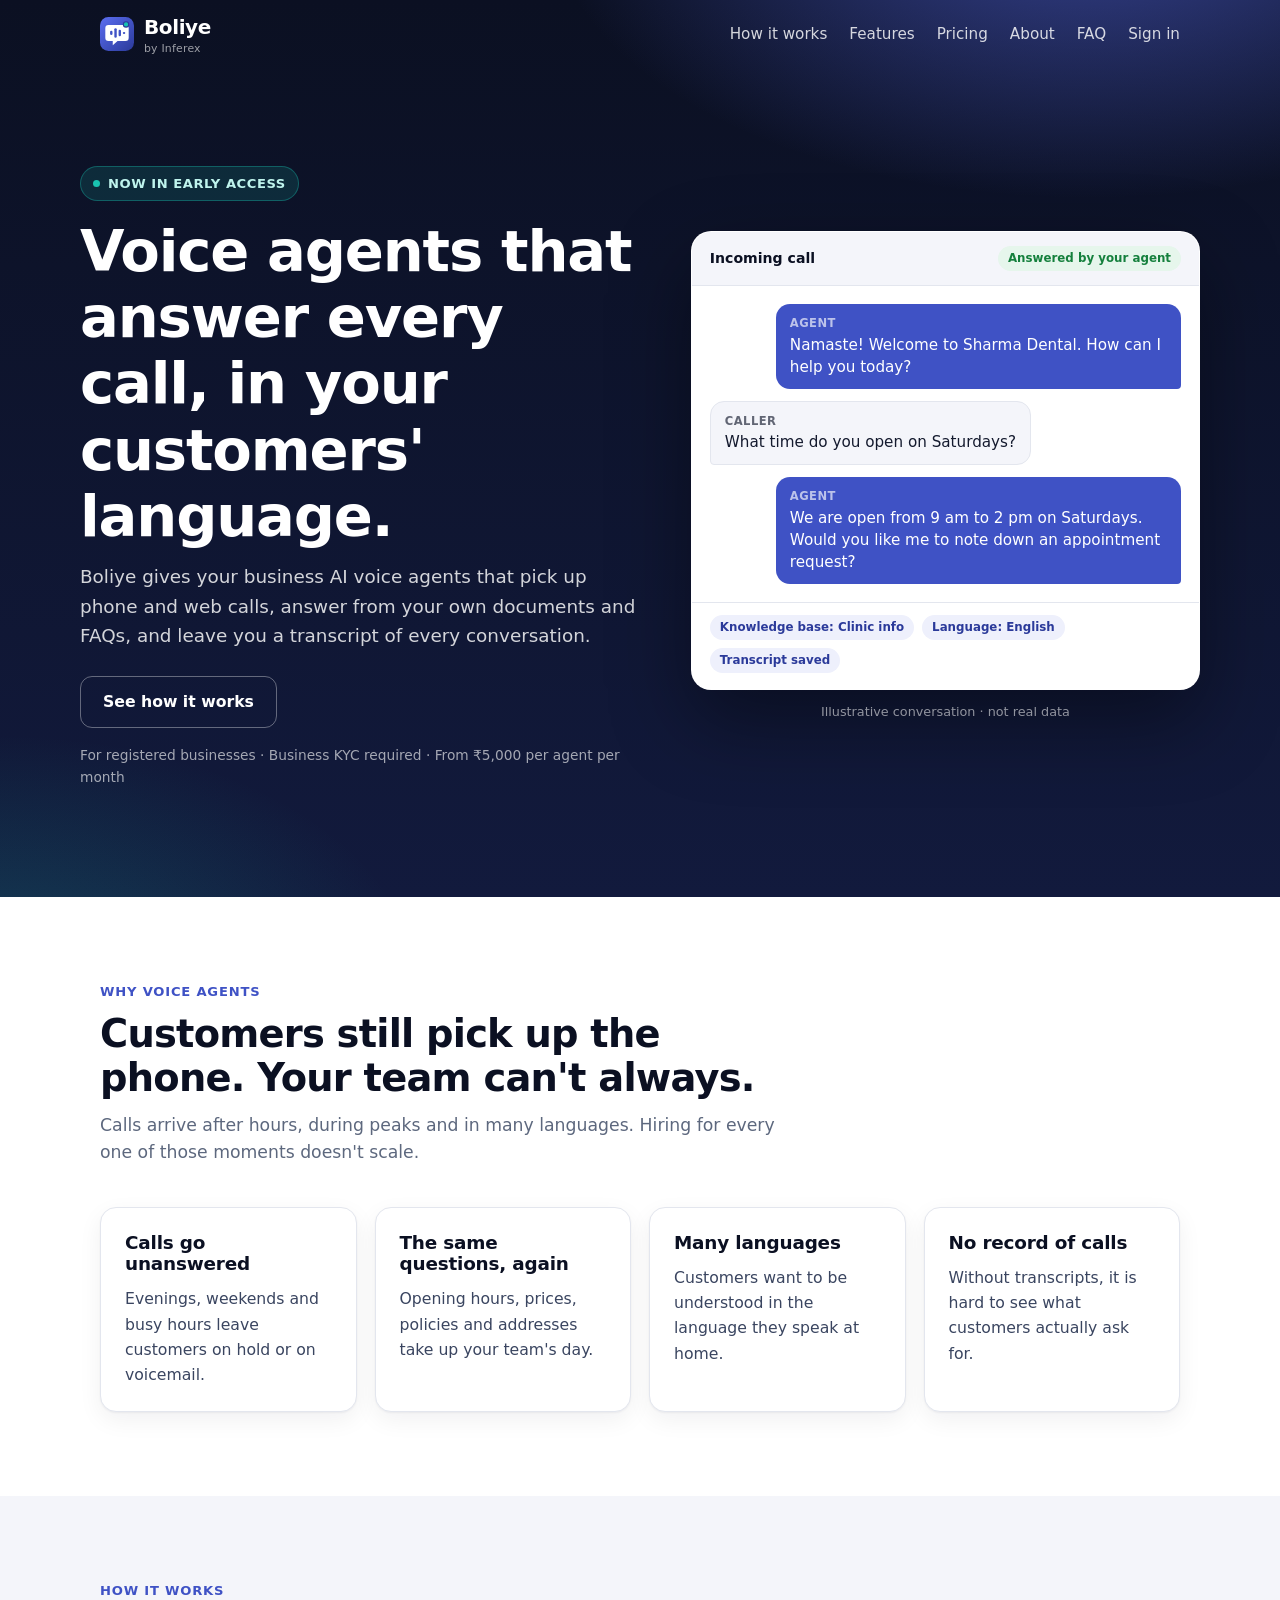
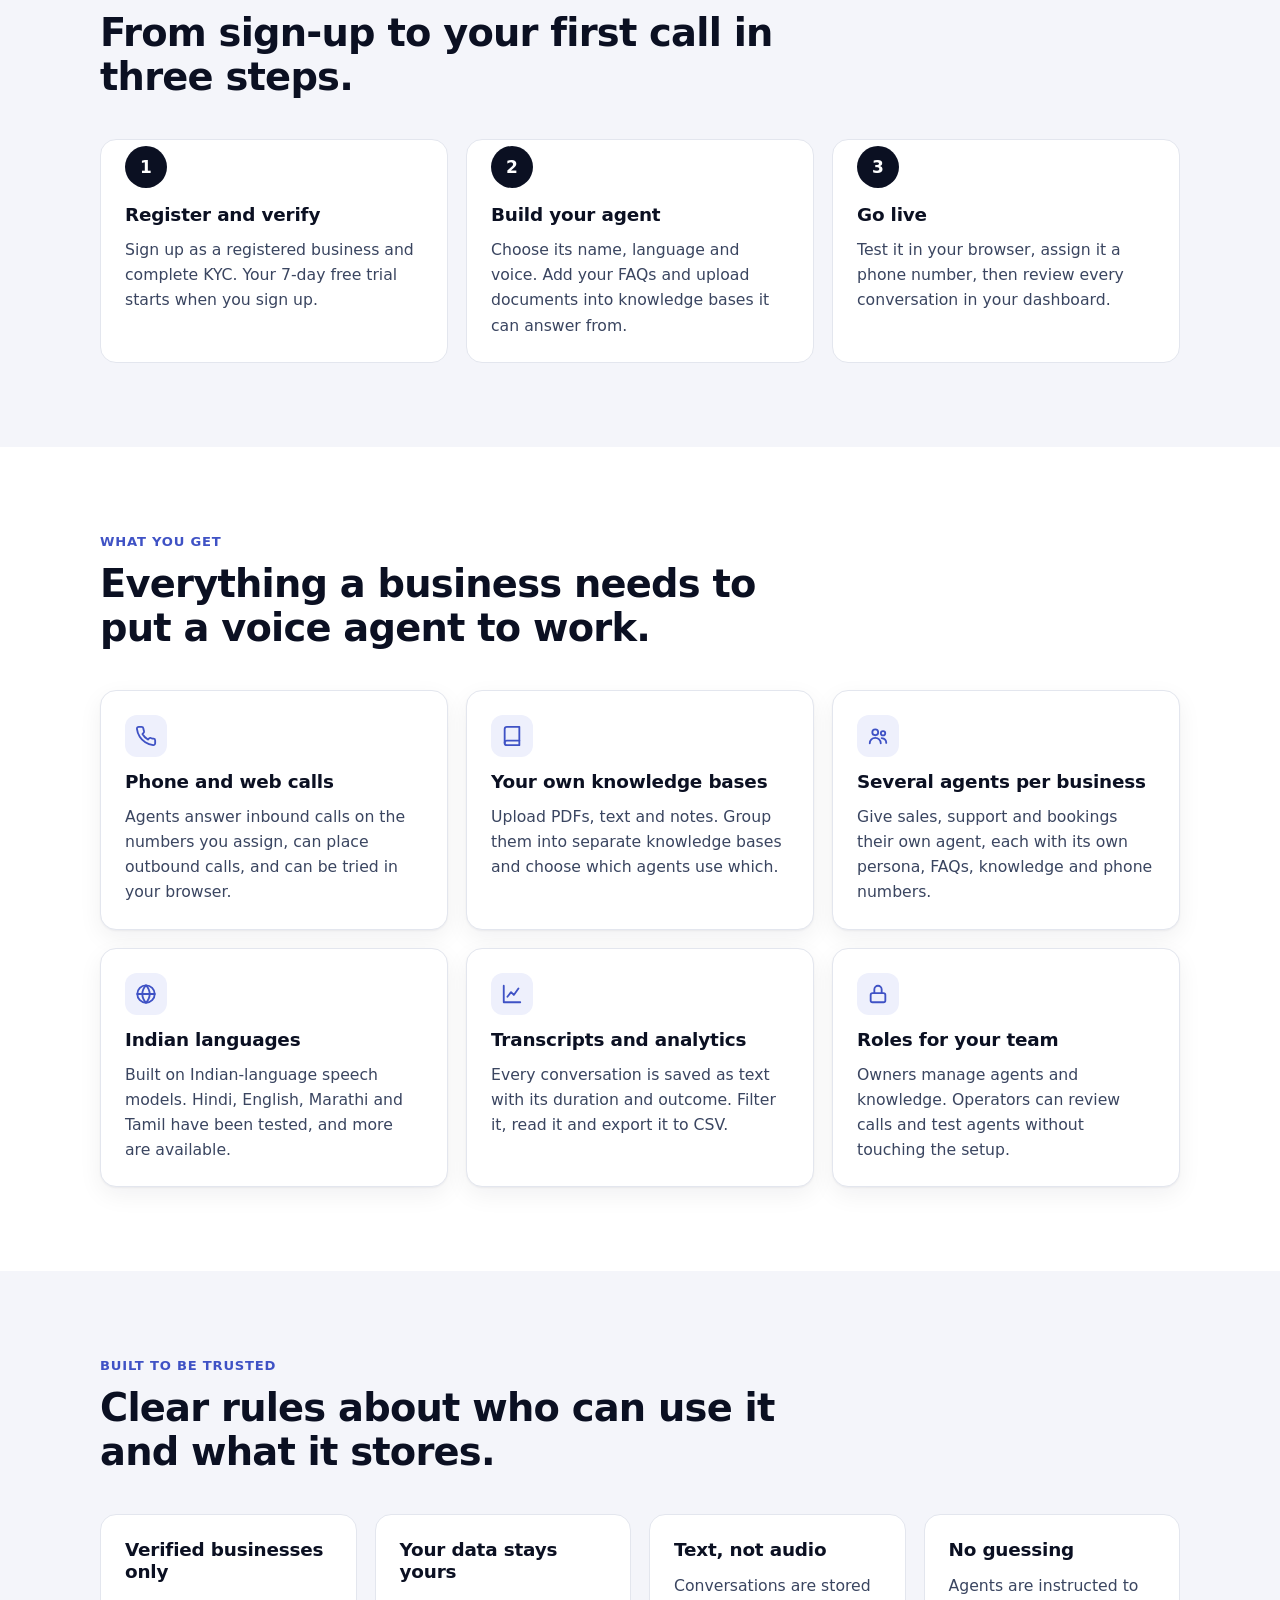
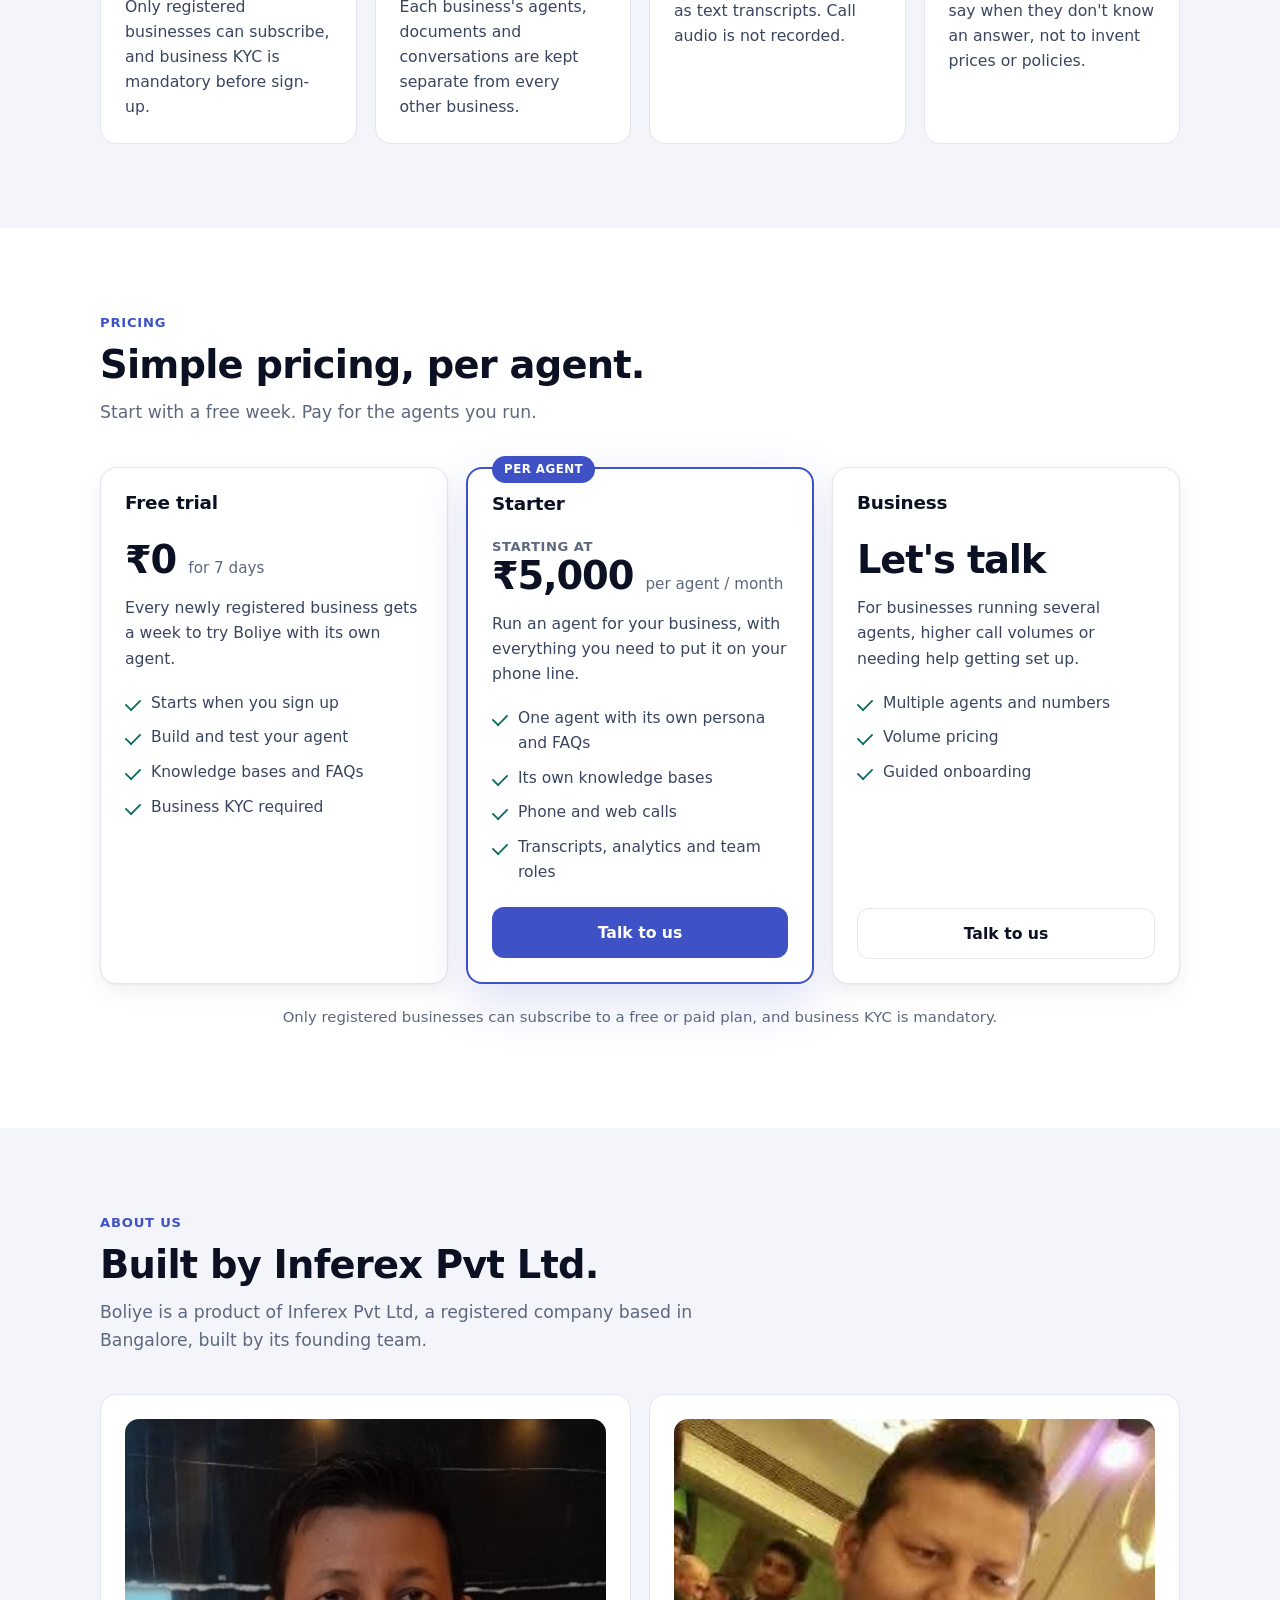
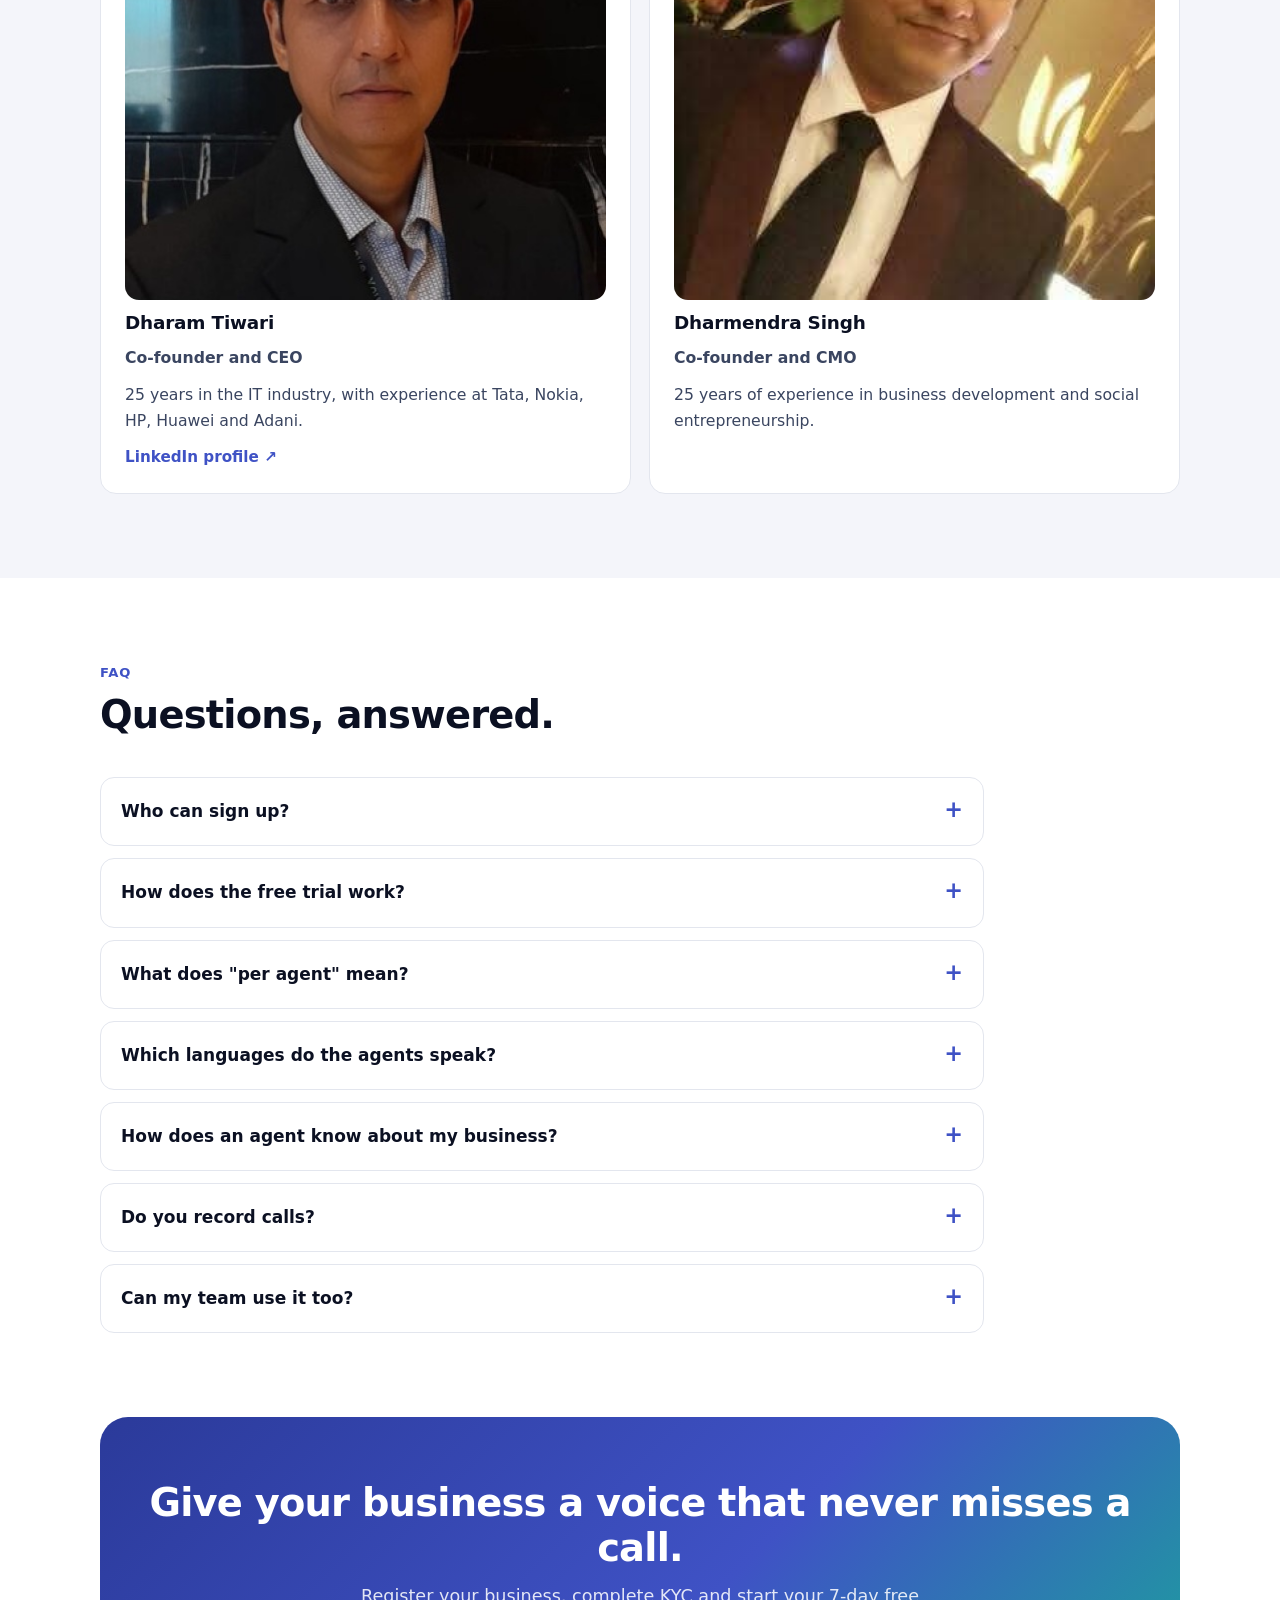
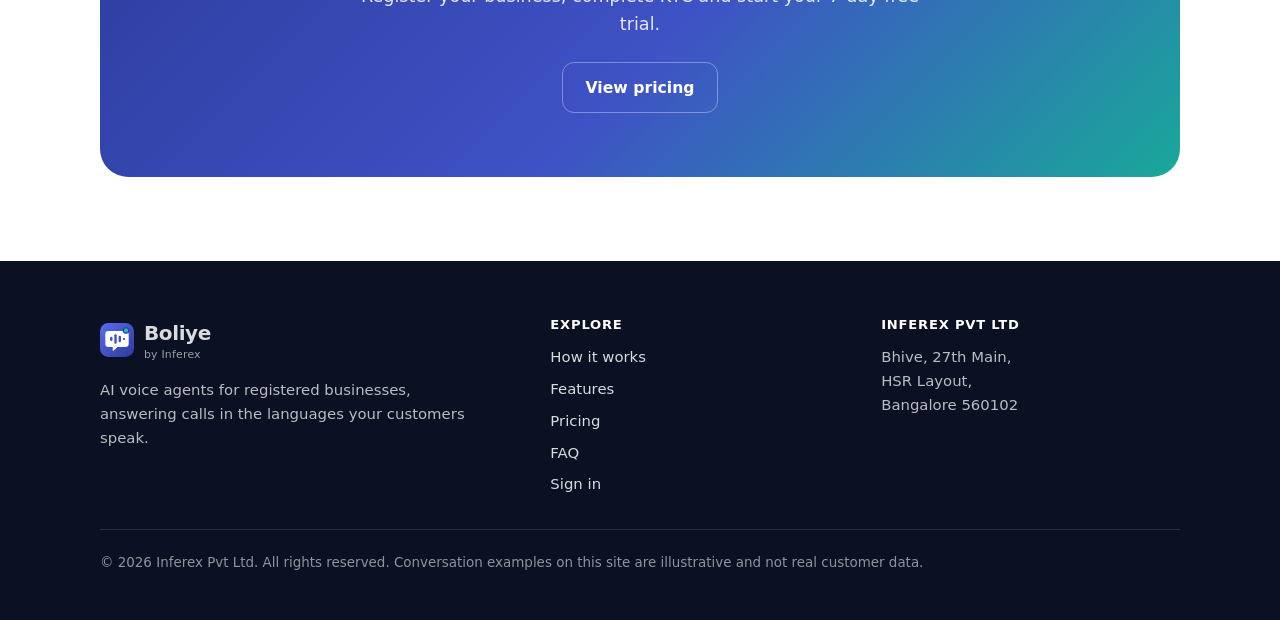
==== commit 8a26dfae: "fix" ====
--- a/index.html
+++ b/index.html
@@ -223,7 +223,7 @@
           <h2>Built by Inferex Pvt Ltd.</h2>
           <p>Boliye is a product of Inferex Pvt Ltd, a registered company based in Bangalore, built by its founding team.</p>
         </div>
-        <div class="grid cols-3 people-grid">
+        <div class="grid cols-2 people-grid">
           <article class="card person">
             <img class="person-photo" src="assets/founder-dharam.jpg" alt="Dharam Tiwari">
             <div>
@@ -232,15 +232,6 @@
             </div>
             <p>25 years in the IT industry, with experience at Tata, Nokia, HP, Huawei and Adani.</p>
             <a class="link" href="https://www.linkedin.com/in/dharamtiwari/" target="_blank" rel="noopener noreferrer">LinkedIn profile ↗</a>
-          </article>
-          <article class="card person">
-            <img class="person-photo" src="assets/founder-dhruv.jpg" alt="Dhruv Tiwari">
-            <div>
-              <h3>Dhruv Tiwari</h3>
-              <p class="role">Co-founder and CTO</p>
-            </div>
-            <p>Started coding at age 7 and launched his first startup at 12.</p>
-            <a class="link" href="https://www.linkedin.com/in/dhruv-tiwari-dev/" target="_blank" rel="noopener noreferrer">LinkedIn profile ↗</a>
           </article>
           <article class="card person">
             <img class="person-photo" src="assets/dharmendra.jpeg" alt="Dharmendra Singh">
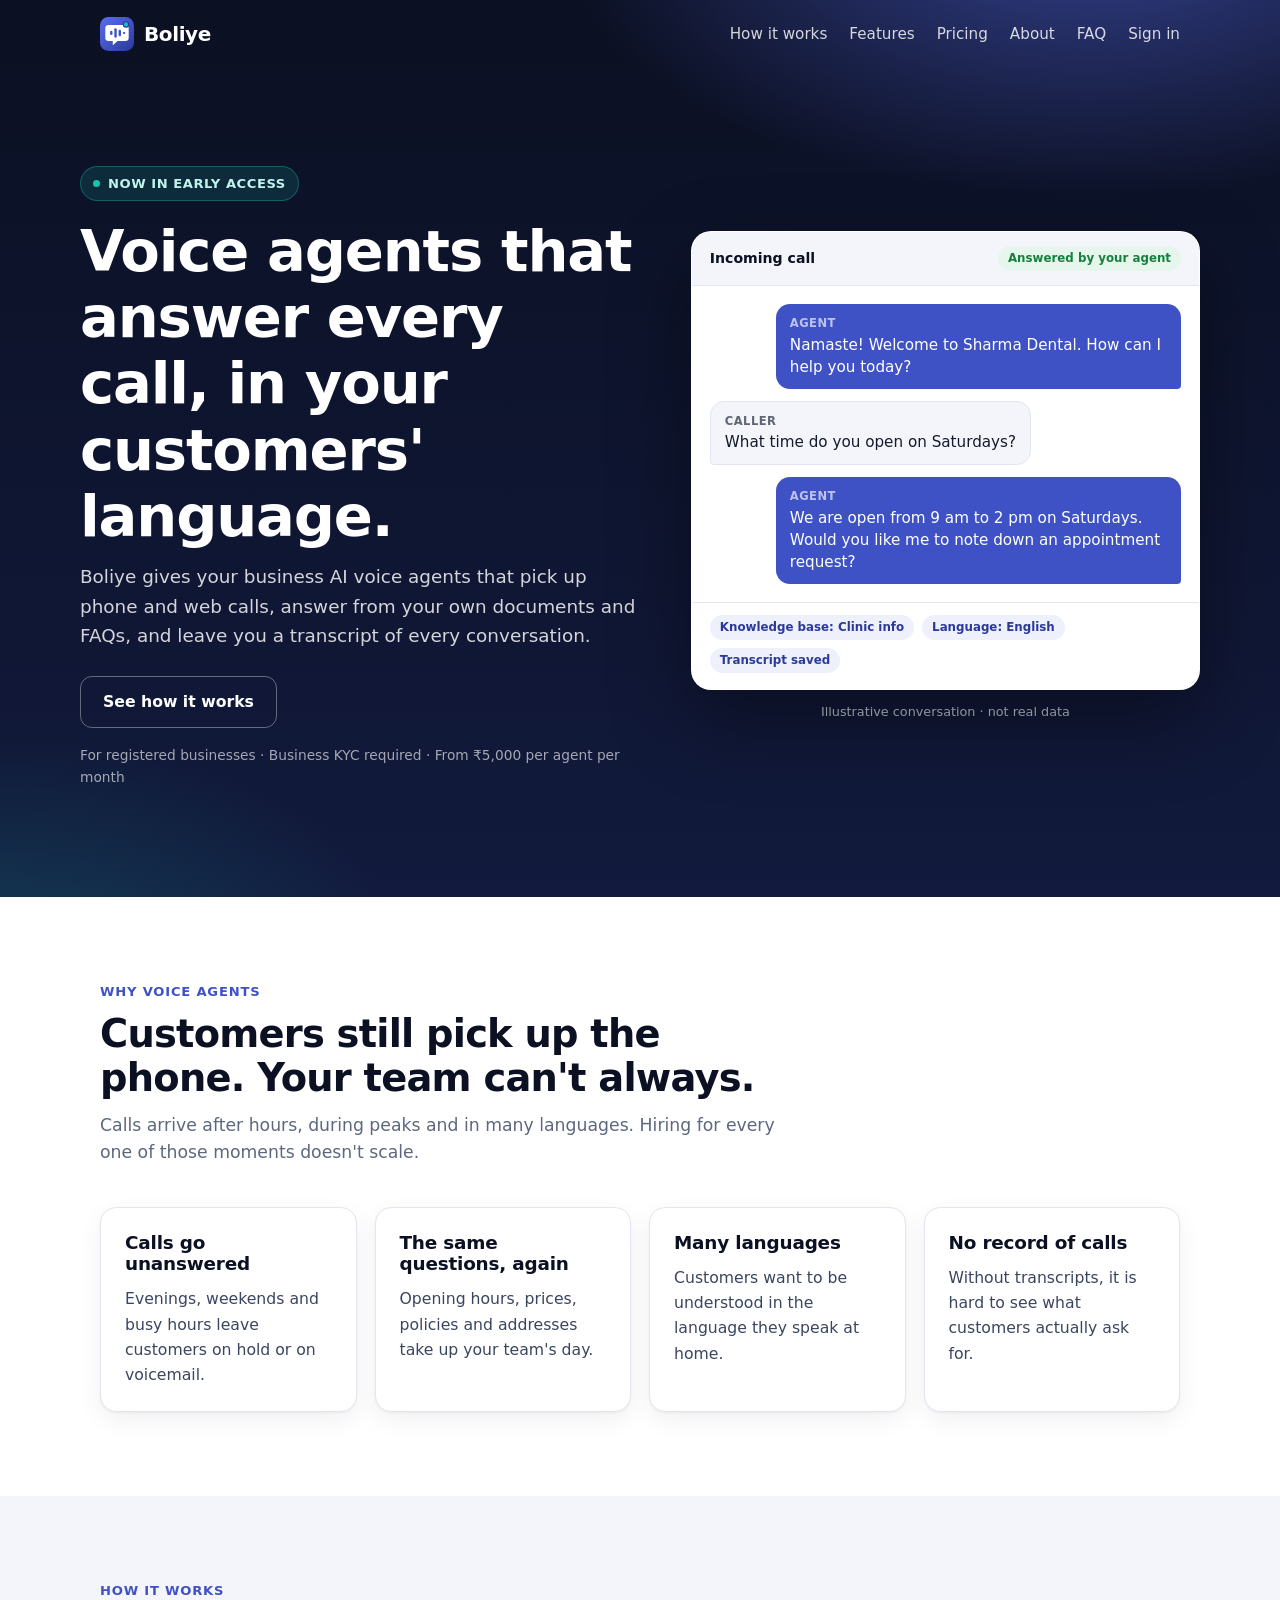
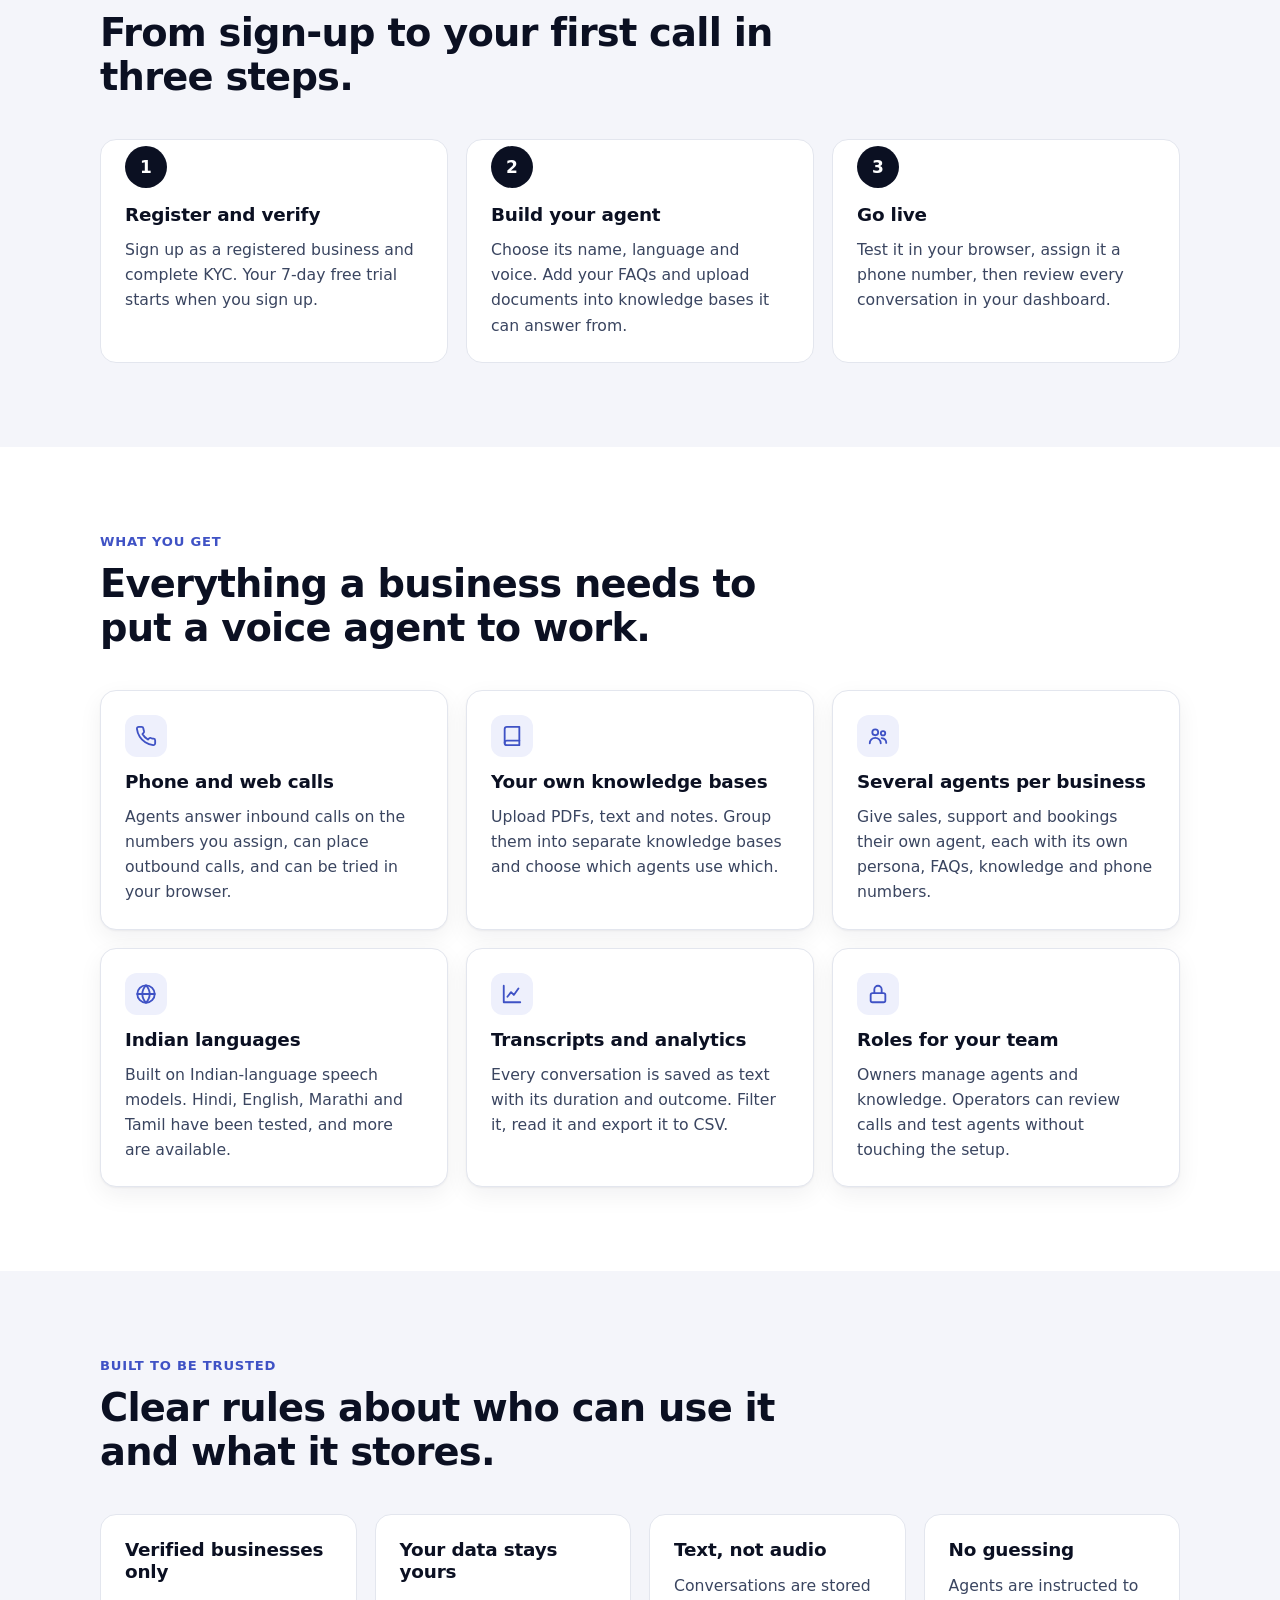
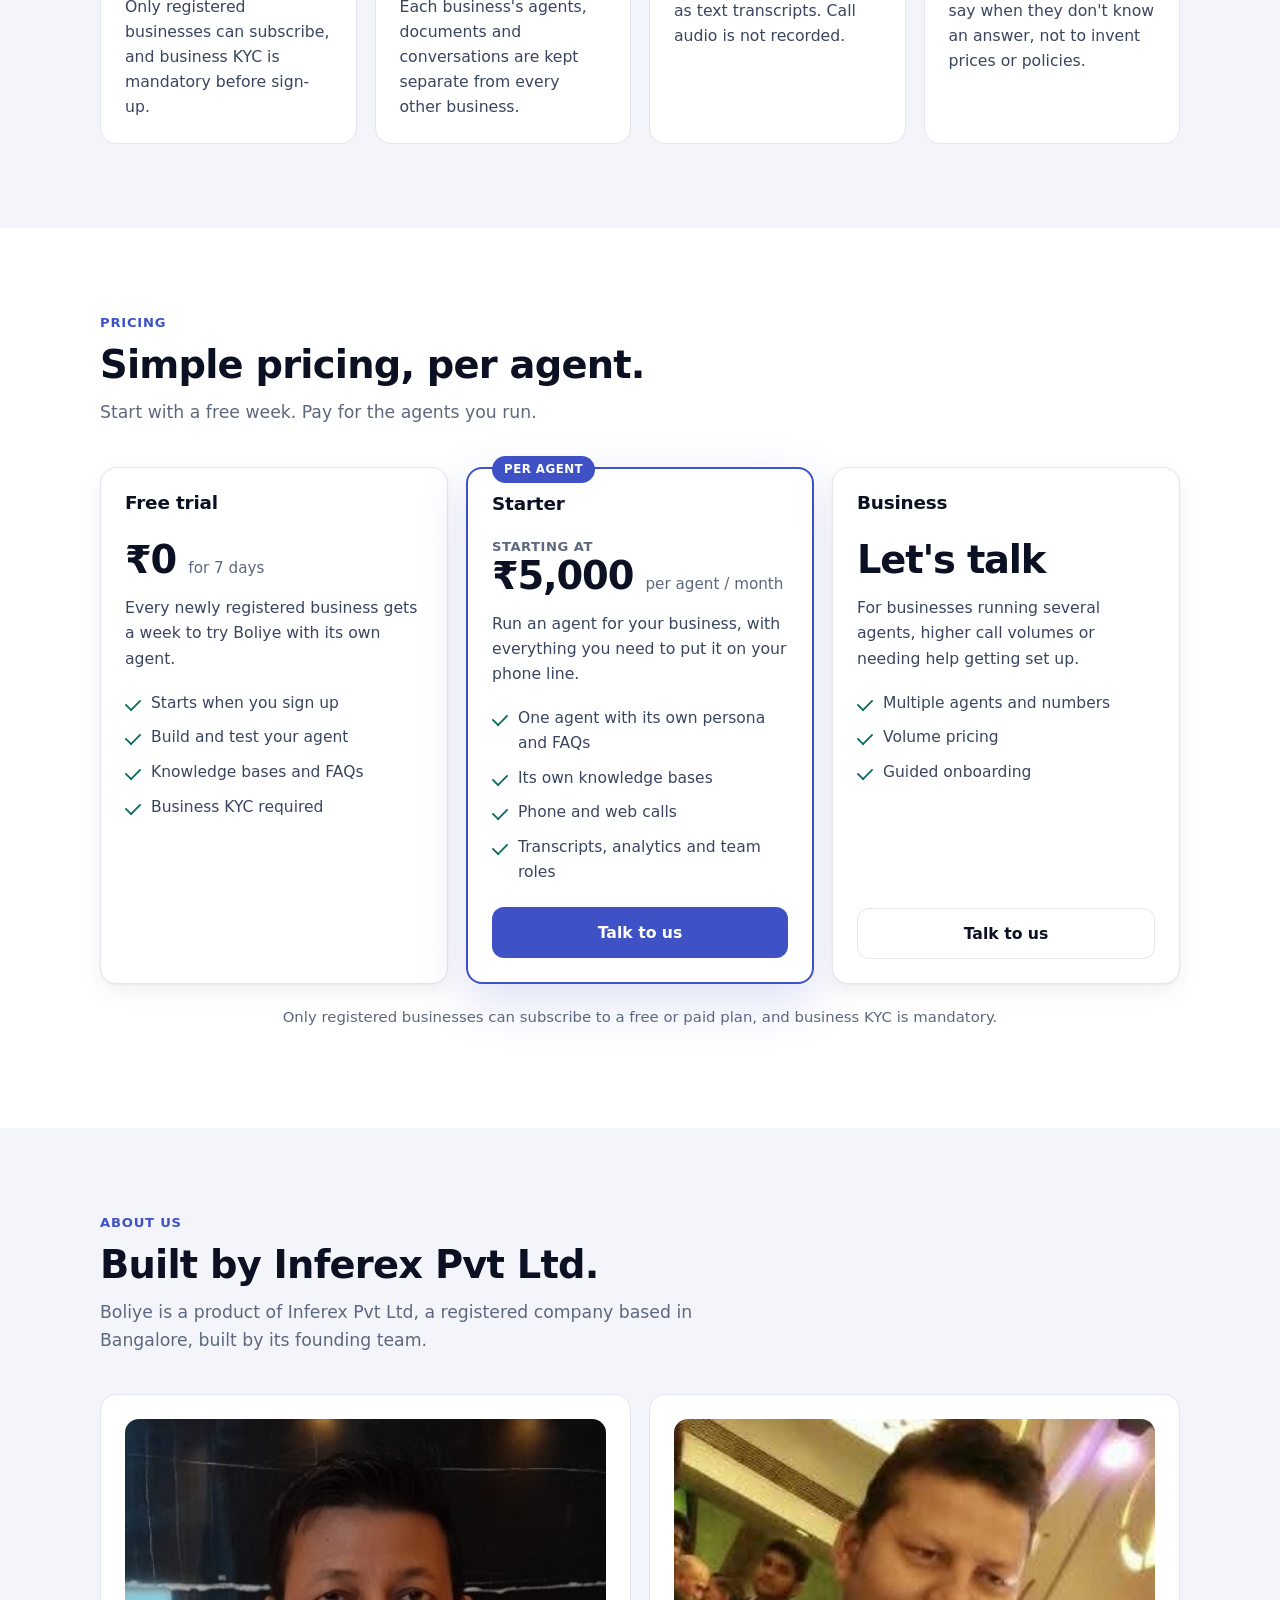
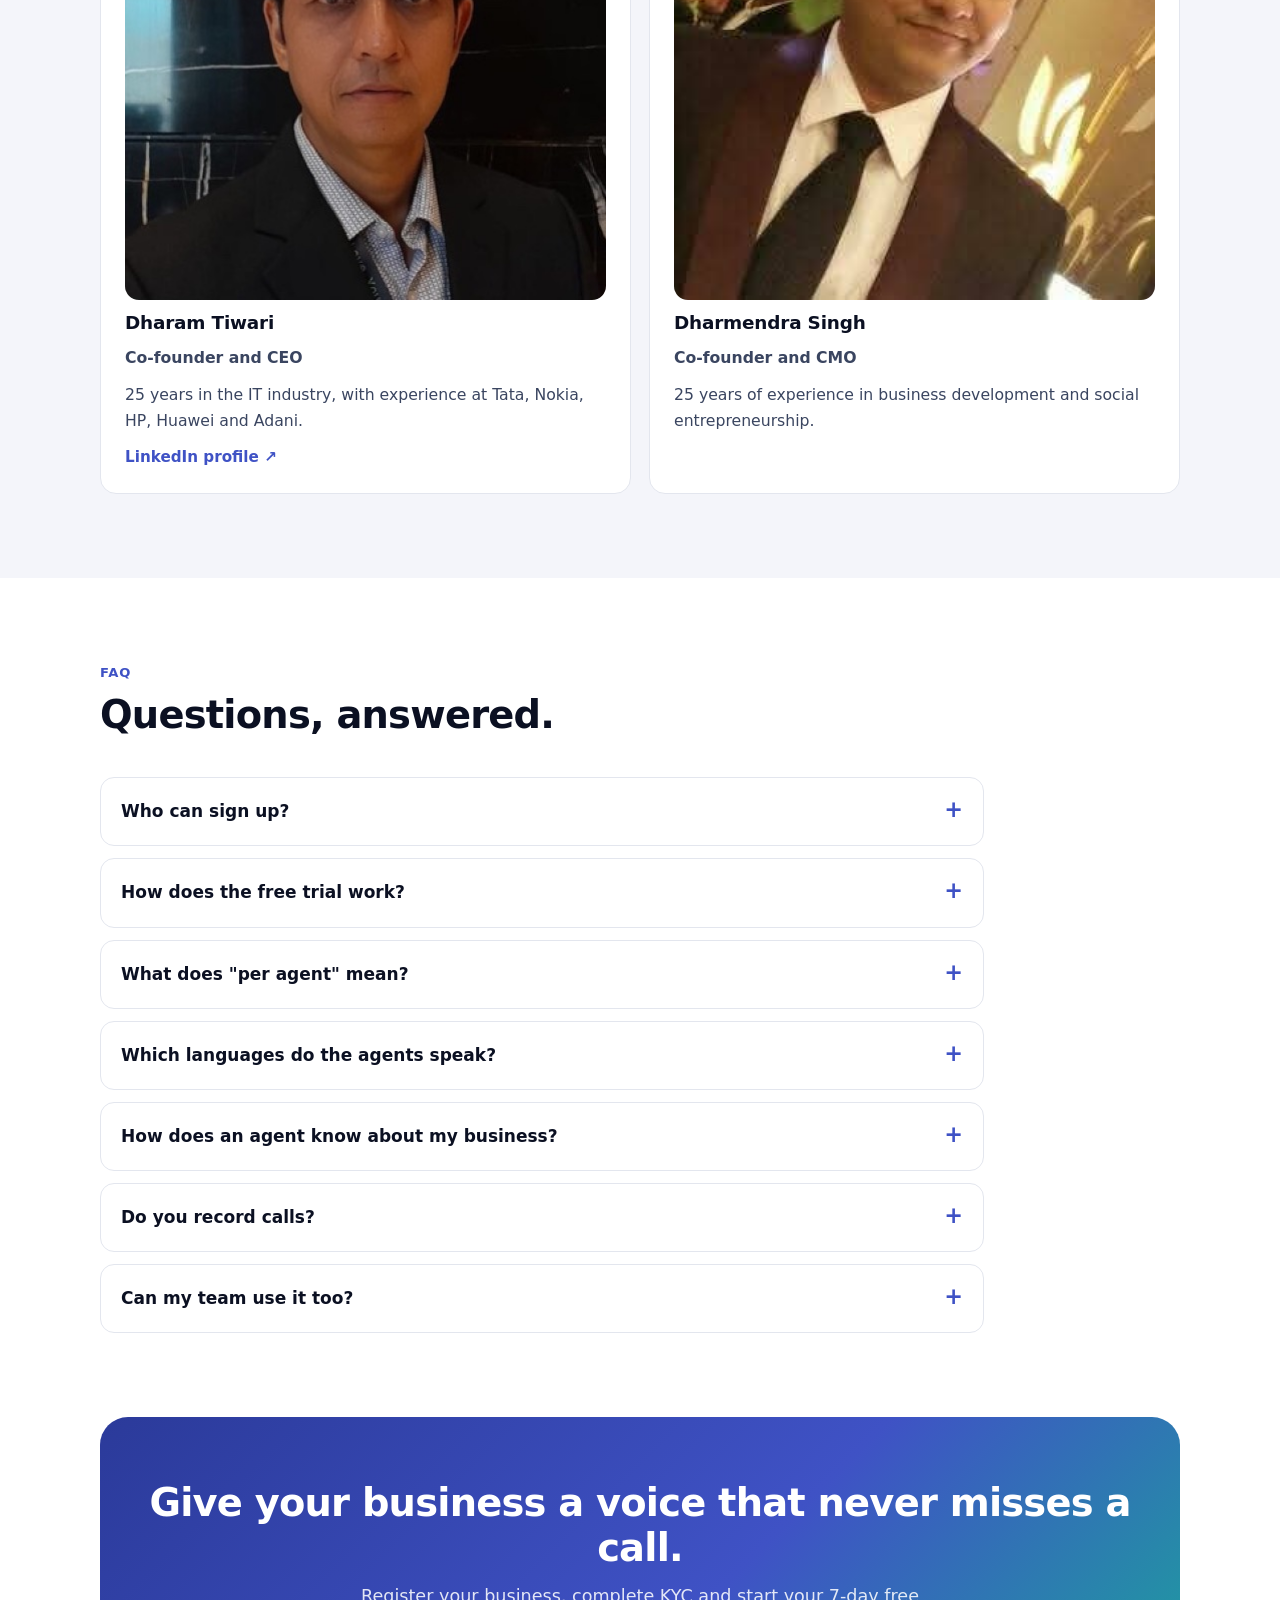
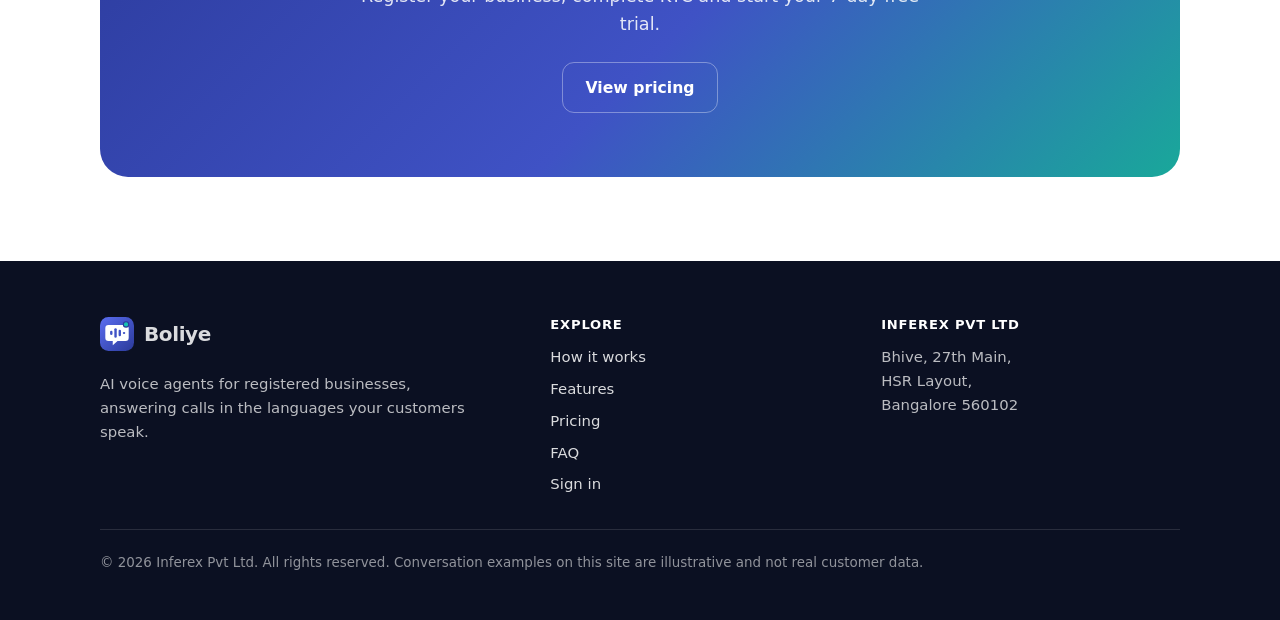
==== commit 5d8ca495: "fix" ====
--- a/index.html
+++ b/index.html
@@ -17,7 +17,7 @@
     <div class="wrap bar">
       <a class="brand" href="./" aria-label="Boliye home">
         <img src="assets/logo-mark.svg" width="34" height="34" alt="">
-        <span><span class="name">Boliye</span><span class="by">by Inferex</span></span>
+        <span class="name">Boliye</span>
       </a>
       <button class="nav-toggle" type="button" data-nav-toggle aria-expanded="false" aria-controls="nav">Menu</button>
       <nav class="nav" id="nav" data-nav aria-label="Main">
@@ -305,7 +305,7 @@
         <div>
           <a class="brand" href="./" aria-label="Boliye home">
             <img src="assets/logo-mark.svg" width="34" height="34" alt="">
-            <span><span class="name">Boliye</span><span class="by">by Inferex</span></span>
+            <span class="name">Boliye</span>
           </a>
           <p style="margin-top:14px;max-width:26em">AI voice agents for registered businesses, answering calls in the languages your customers speak.</p>
         </div>
--- a/styles.css
+++ b/styles.css
@@ -57,7 +57,6 @@
 .brand { display: inline-flex; align-items: center; gap: 10px; text-decoration: none; color: #fff; }
 .brand svg { width: 34px; height: 34px; }
 .brand .name { font-weight: 700; font-size: 1.25rem; letter-spacing: -0.02em; }
-.brand .by { display: block; font-size: 0.68rem; font-weight: 500; color: rgba(255, 255, 255, 0.6); letter-spacing: 0.02em; margin-top: -3px; }
 .nav { display: flex; align-items: center; gap: 22px; margin-left: auto; }
 .nav a:not(.btn) { color: rgba(255, 255, 255, 0.82); text-decoration: none; font-size: 0.95rem; font-weight: 500; }
 .nav a:not(.btn):hover { color: #fff; }
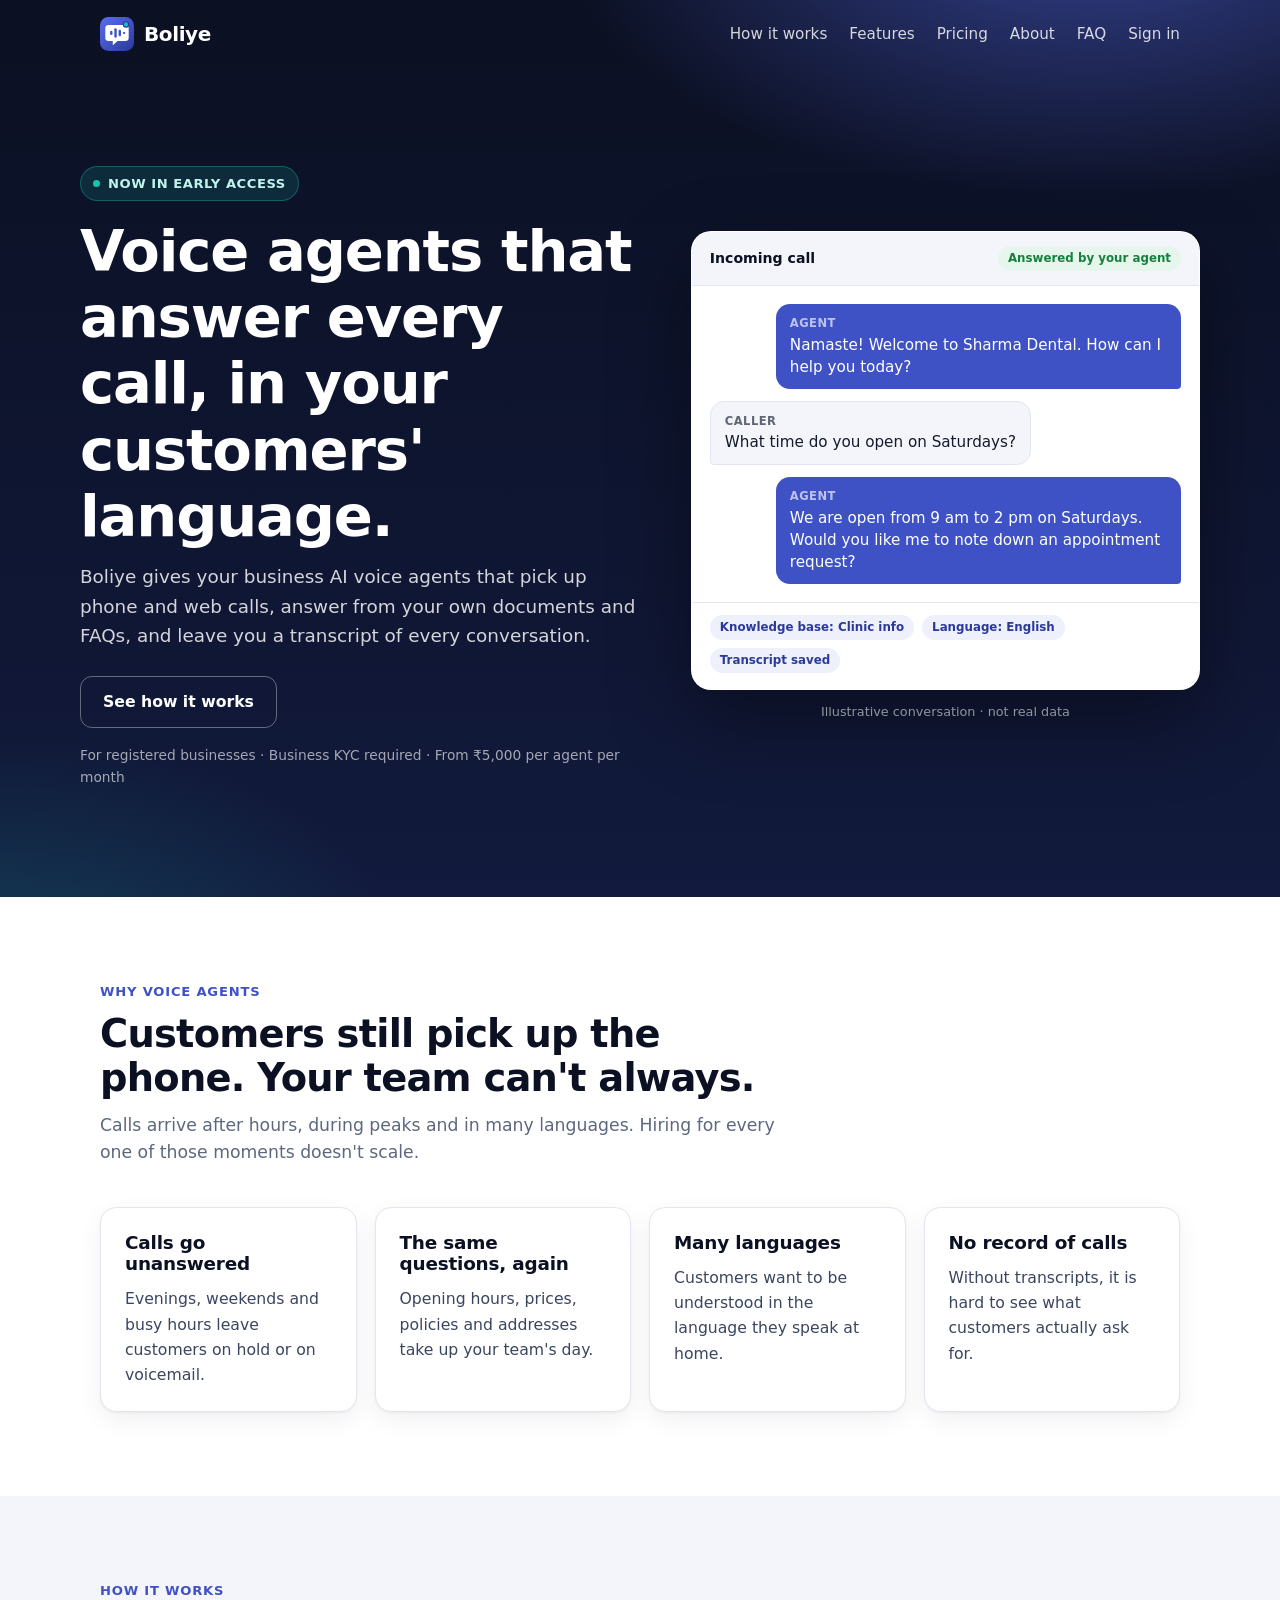
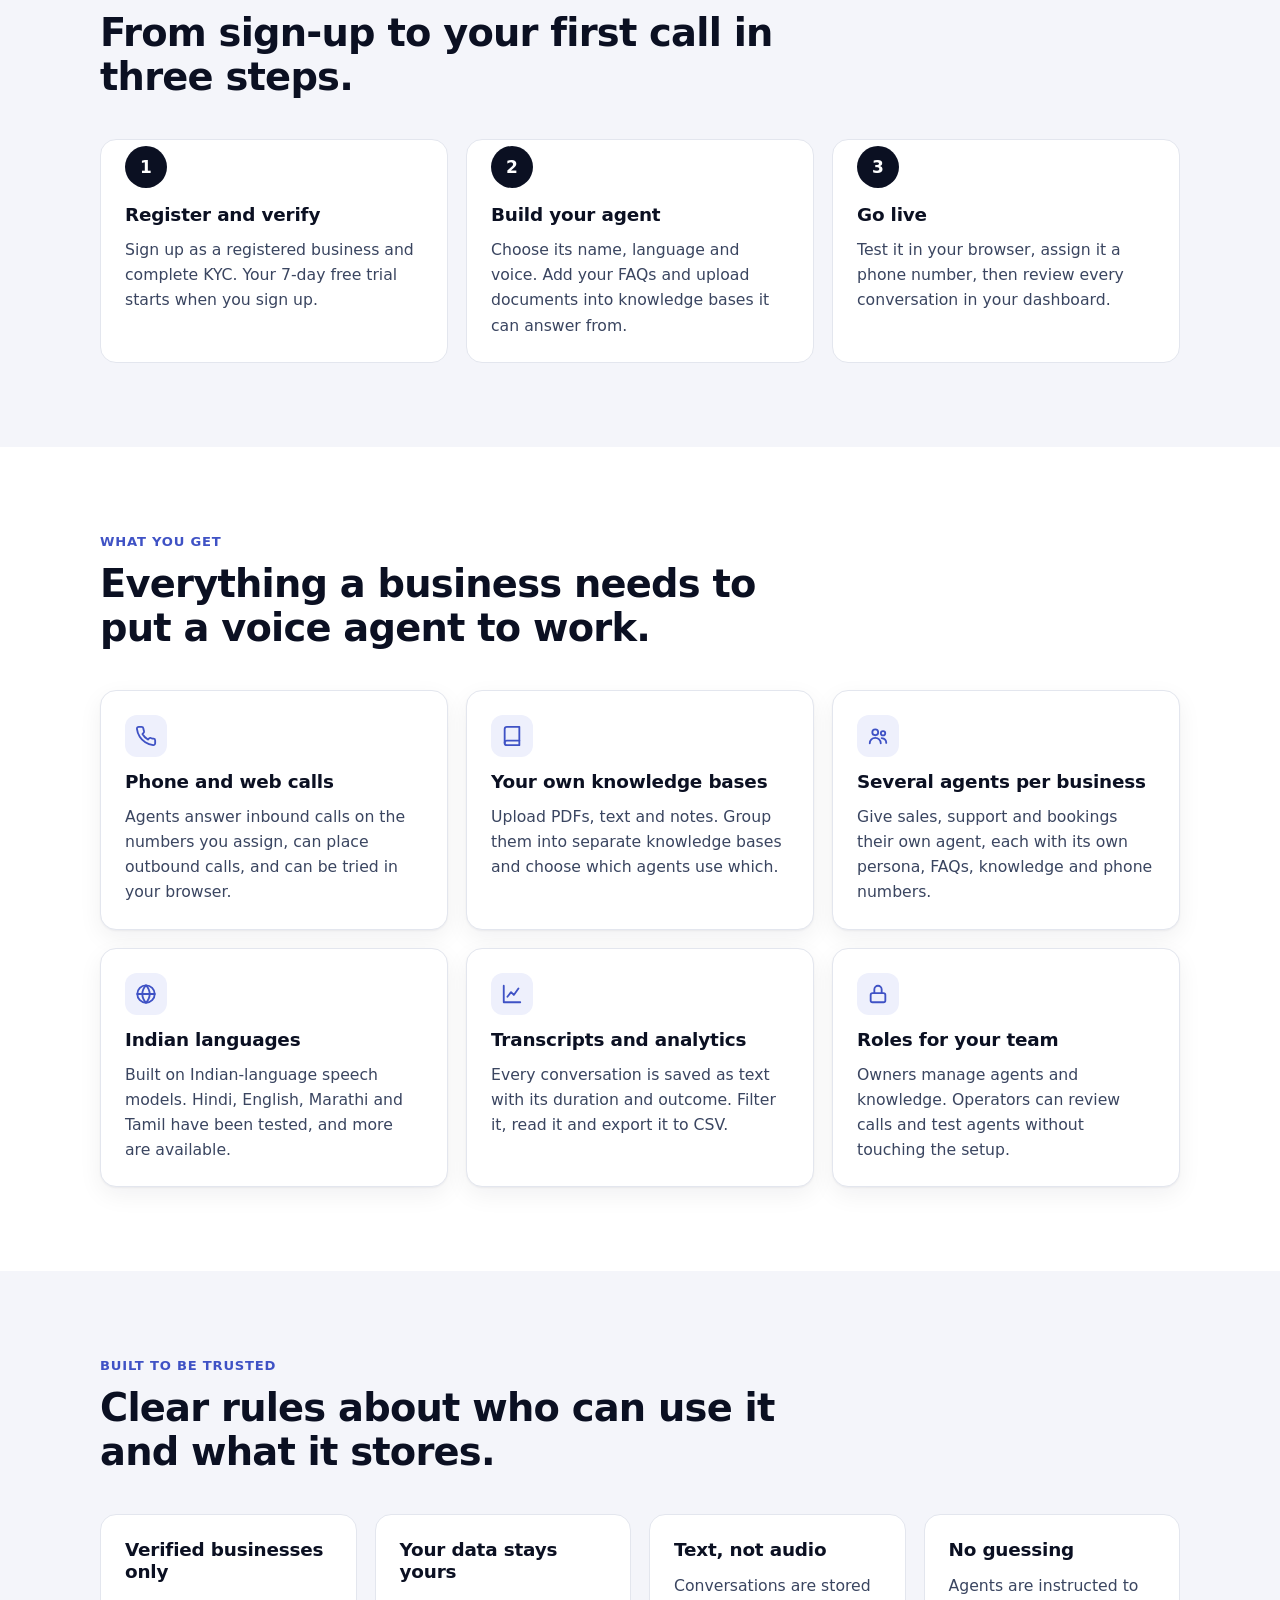
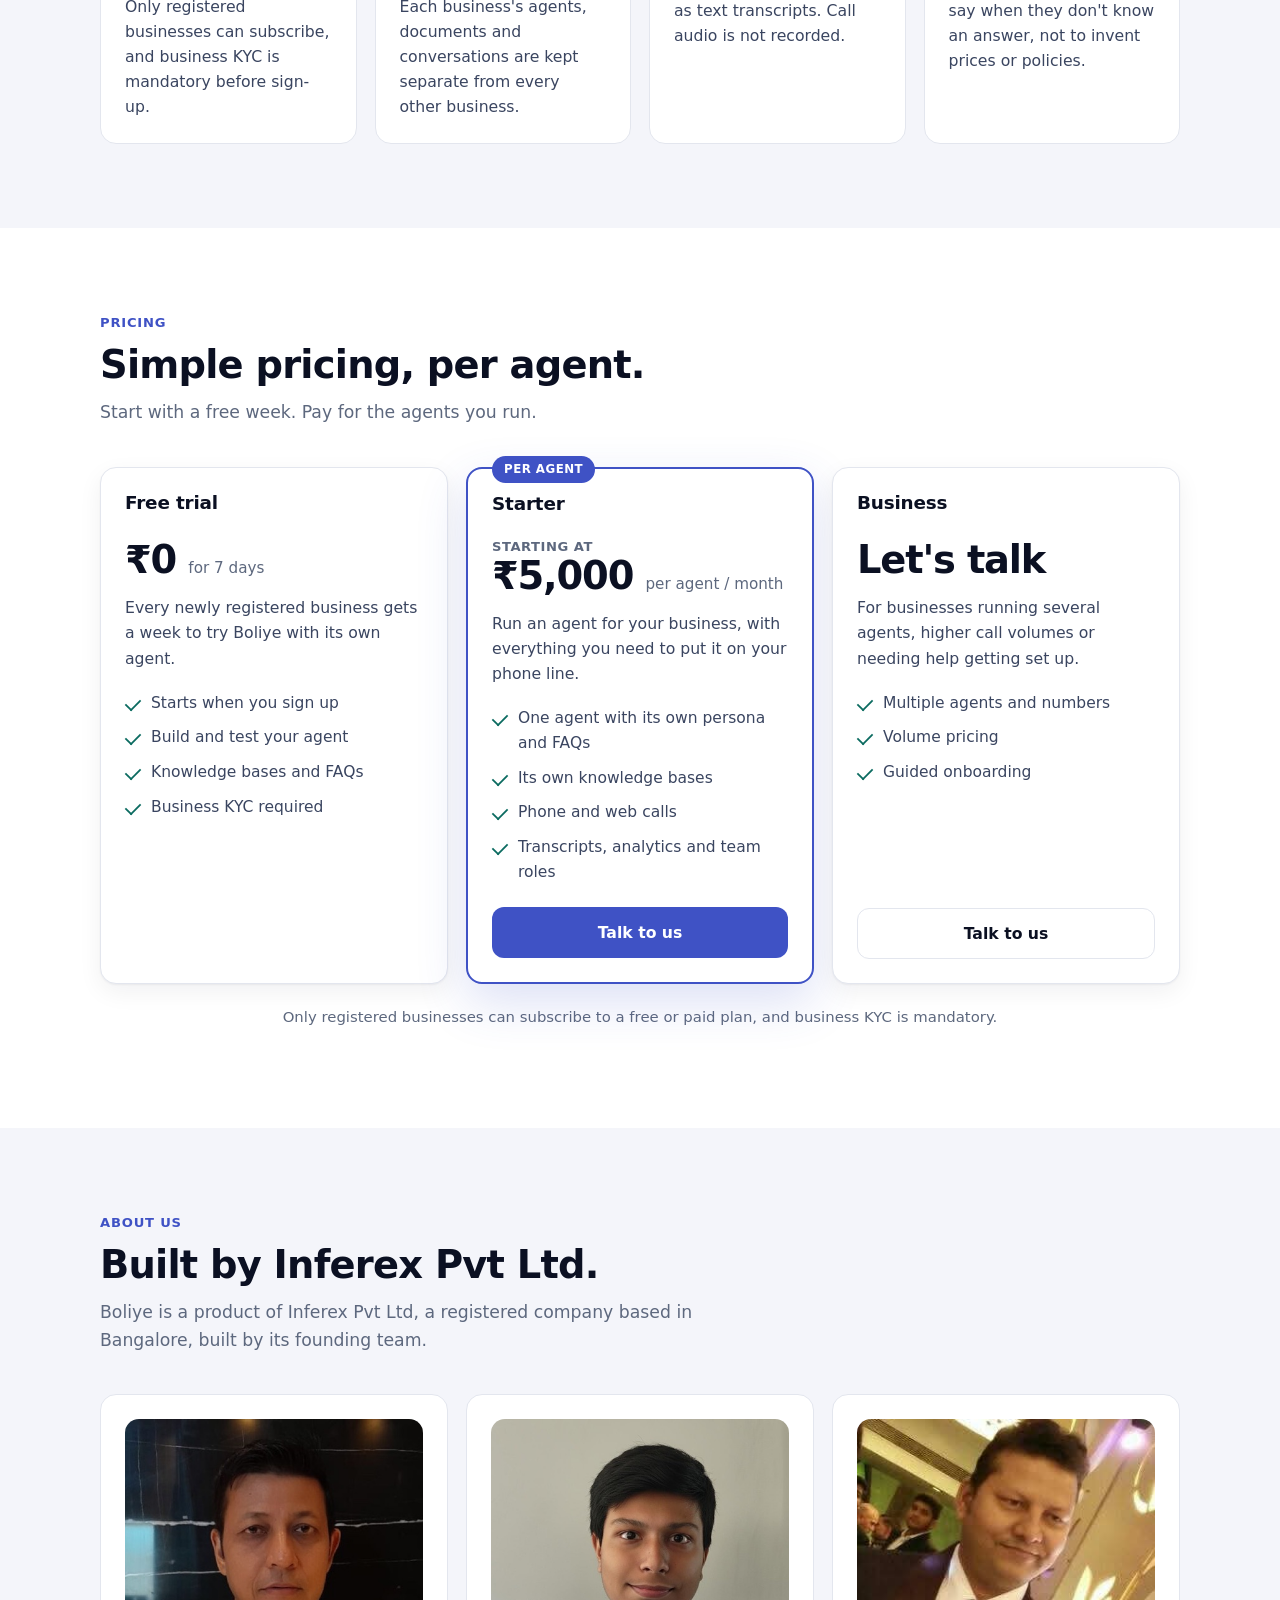
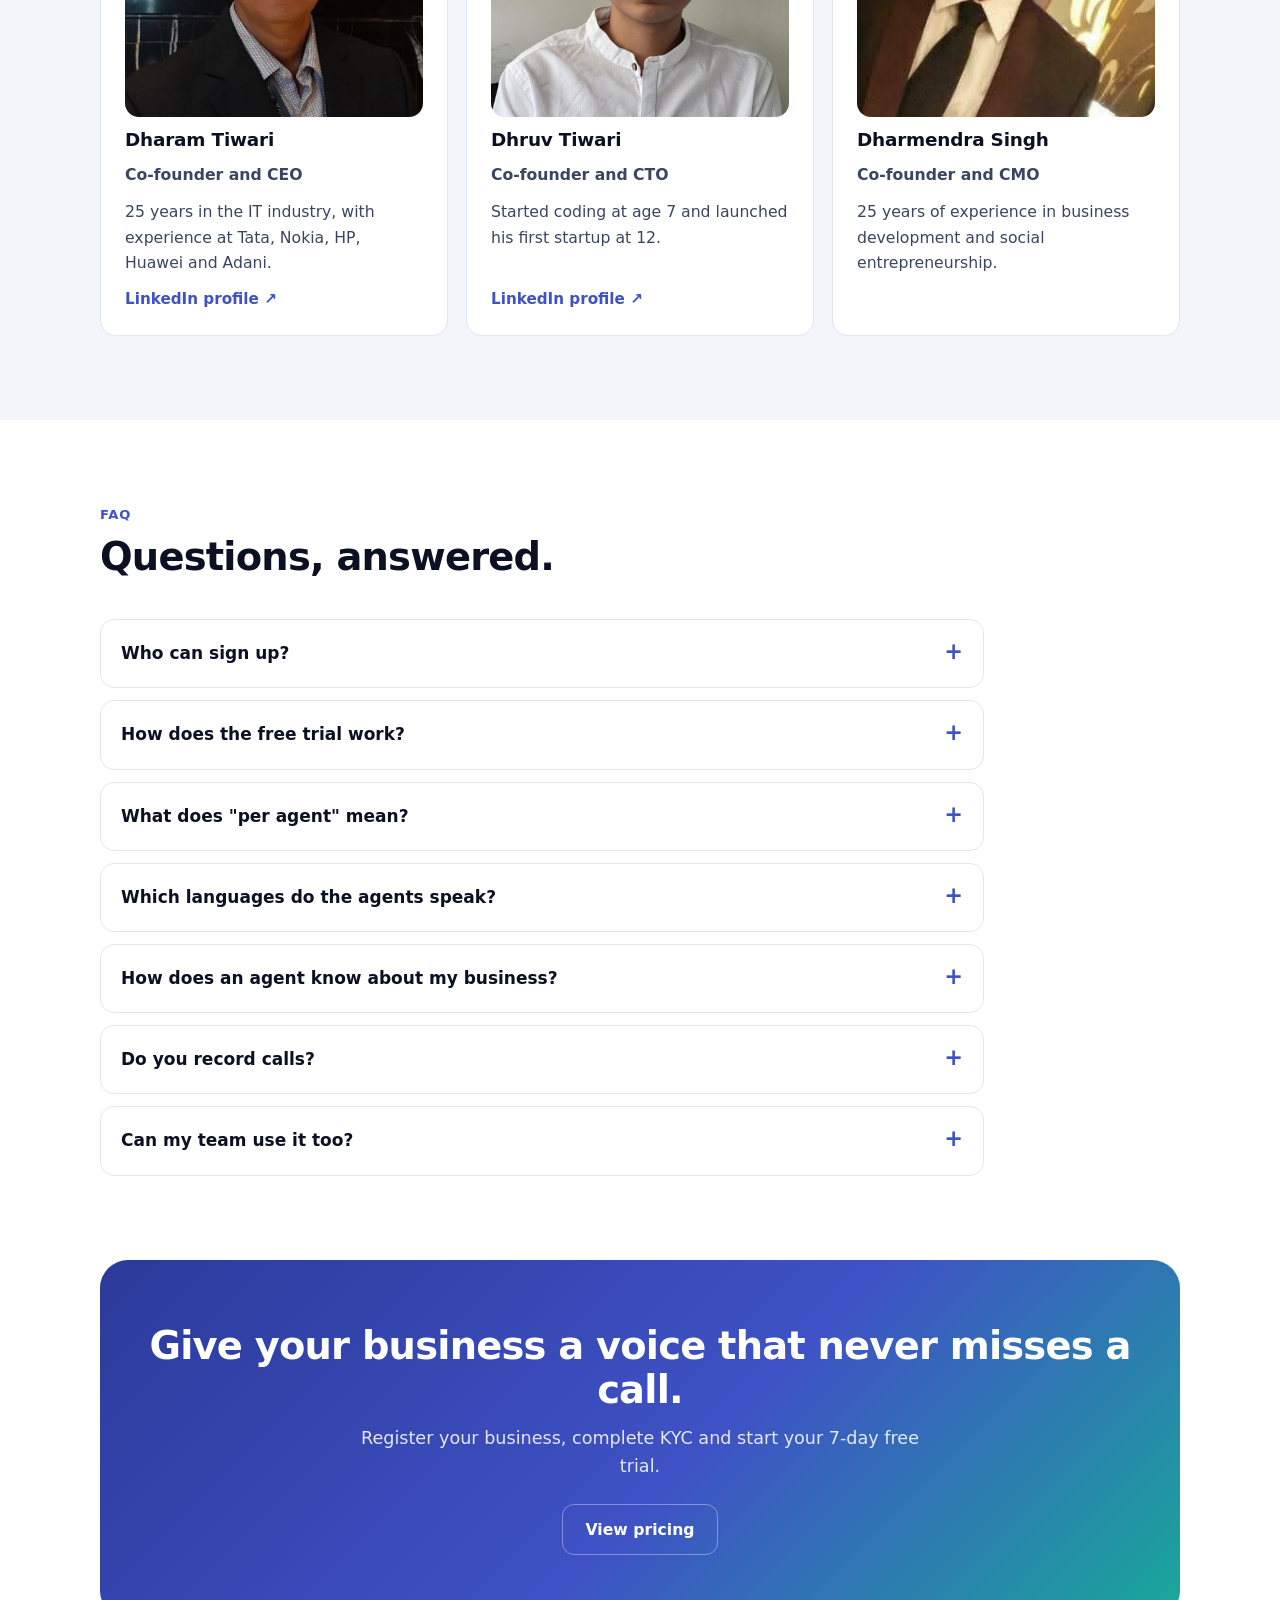
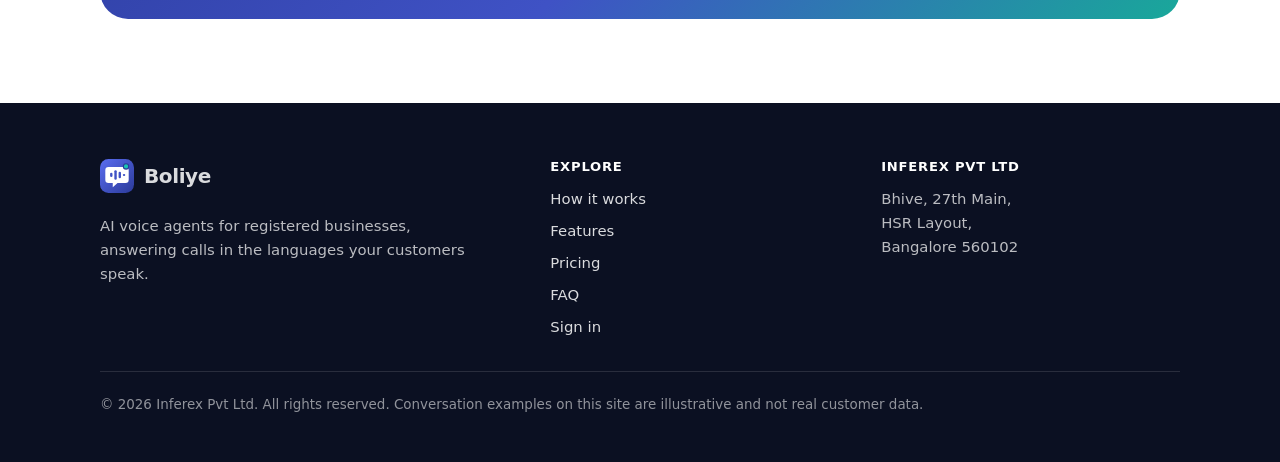
==== commit 1ac3e94c: "dhruv" ====
--- a/index.html
+++ b/index.html
@@ -223,7 +223,7 @@
           <h2>Built by Inferex Pvt Ltd.</h2>
           <p>Boliye is a product of Inferex Pvt Ltd, a registered company based in Bangalore, built by its founding team.</p>
         </div>
-        <div class="grid cols-2 people-grid">
+        <div class="grid cols-3 people-grid">
           <article class="card person">
             <img class="person-photo" src="assets/founder-dharam.jpg" alt="Dharam Tiwari">
             <div>
@@ -232,6 +232,15 @@
             </div>
             <p>25 years in the IT industry, with experience at Tata, Nokia, HP, Huawei and Adani.</p>
             <a class="link" href="https://www.linkedin.com/in/dharamtiwari/" target="_blank" rel="noopener noreferrer">LinkedIn profile ↗</a>
+          </article>
+          <article class="card person">
+            <img class="person-photo" src="assets/founder-dhruv.jpg" alt="Dhruv Tiwari">
+            <div>
+              <h3>Dhruv Tiwari</h3>
+              <p class="role">Co-founder and CTO</p>
+            </div>
+            <p>Started coding at age 7 and launched his first startup at 12.</p>
+            <a class="link" href="https://www.linkedin.com/in/dhruv-tiwari-dev/" target="_blank" rel="noopener noreferrer">LinkedIn profile ↗</a>
           </article>
           <article class="card person">
             <img class="person-photo" src="assets/dharmendra.jpeg" alt="Dharmendra Singh">
